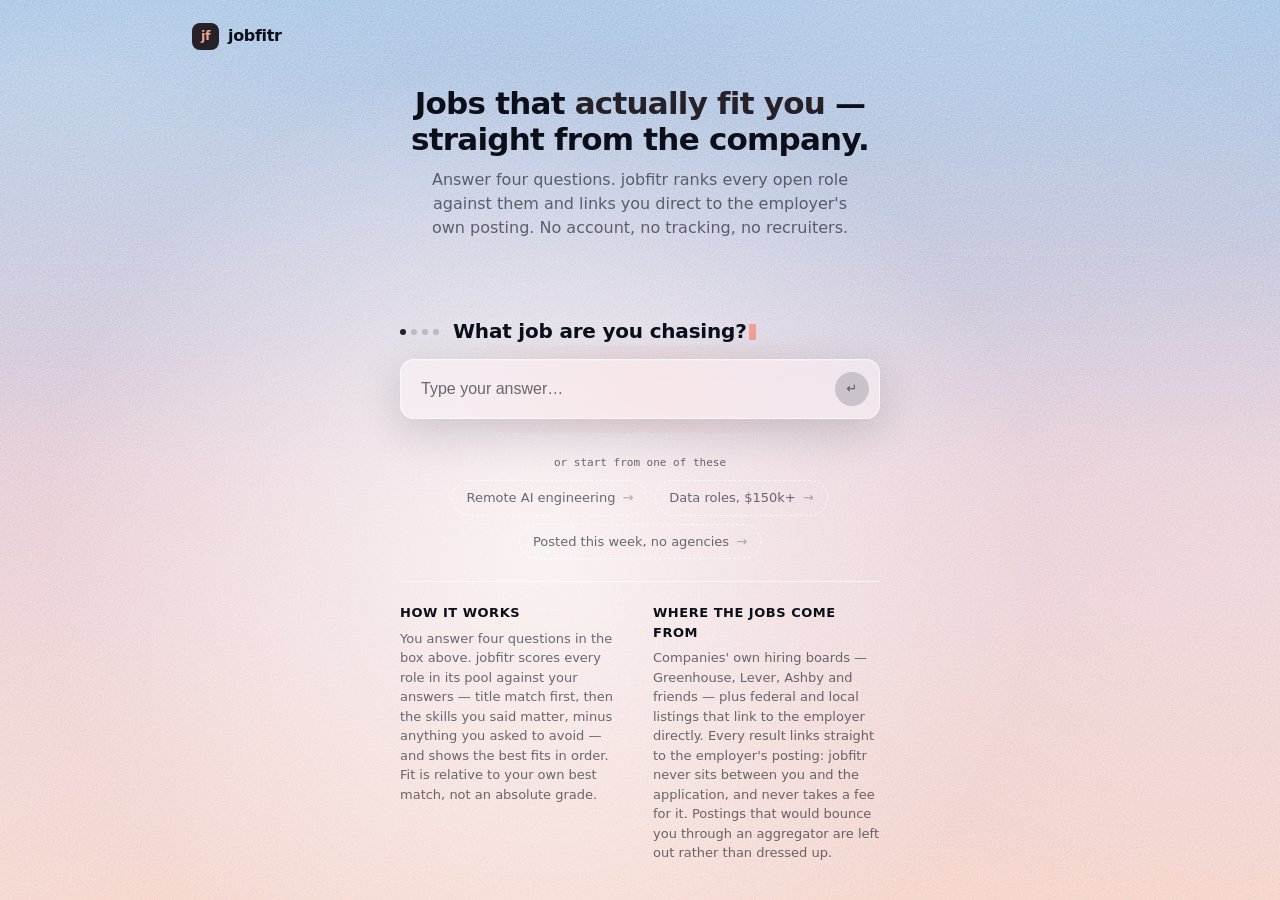
==== web/index.html @ 666d95b2 "Require positive evidence of directness, not merely the absence of doubt - review refuted the premis" ====
<!doctype html>
<html lang="en">
  <head>
    <meta charset="utf-8" />
    <meta name="viewport" content="width=device-width, initial-scale=1" />
    <title>jobfitr — jobs that actually fit you</title>
    <meta
      name="description"
      content="Tell jobfitr what you're after and get a ranked list of jobs that fit you — with a direct link to apply."
    />
    <link rel="icon" href="data:image/svg+xml,<svg xmlns='http://www.w3.org/2000/svg' viewBox='0 0 100 100'><rect width='100' height='100' rx='24' fill='%230e1424'/><text x='50' y='70' font-size='56' font-family='Helvetica,Arial,sans-serif' font-weight='700' letter-spacing='-3' text-anchor='middle' fill='%23e6b985'>jf</text></svg>" />

    <!-- ── social card (Open Graph + Twitter) ─────────────────────────────────── -->
    <meta property="og:type" content="website" />
    <meta property="og:site_name" content="jobfitr" />
    <meta property="og:title" content="jobfitr — jobs that actually fit you" />
    <meta
      property="og:description"
      content="Tell jobfitr what you're after and get a ranked list of jobs that fit you — with a direct link to apply."
    />
    <meta property="og:url" content="https://jobfitr.app/" />
    <meta property="og:image" content="https://jobfitr.app/og.png" />
    <meta property="og:image:width" content="1200" />
    <meta property="og:image:height" content="630" />
    <meta property="og:image:alt" content="jobfitr — ranked job cards scored by how well they fit you" />
    <meta name="twitter:card" content="summary_large_image" />
    <meta name="twitter:title" content="jobfitr — jobs that actually fit you" />
    <meta
      name="twitter:description"
      content="Tell jobfitr what you're after and get a ranked list of jobs that fit you — with a direct link to apply."
    />
    <meta name="twitter:image" content="https://jobfitr.app/og.png" />
    <link rel="stylesheet" href="style.css?v=75" />
  </head>
  <body>
    <a class="skip-link" href="#stage">Skip to the app</a>

    <!-- ── atmosphere: the time-of-day sky the whole UI floats on ─────────────── -->
    <div id="sky" aria-hidden="true"></div>
    <div id="glow" aria-hidden="true"></div>
    <div id="wash" aria-hidden="true"></div>
    <div id="stars" aria-hidden="true"></div>
    <!-- Grain sits ON TOP of the whole sky stack. It is not decoration: a full-screen
         smooth gradient posterizes into visible bands on 8-bit displays, and dithering
         it with noise is the standard cure. It also gives the glass something with
         texture to sit on. Static, so reduced-motion needs no exception. -->
    <div id="grain" aria-hidden="true"></div>

    <header class="site-header">
      <a class="brand" href="/">
        <span class="brand-mark" aria-hidden="true">jf</span>
        <span class="brand-name">jobfitr</span>
      </a>
      <span class="spacer"></span>

      <!-- Applied lives in the masthead because it is YOUR state, not search state.
           In the toolbar it was crowded between Refine and the match count, and its
           paper surface vanished against the boardbar's identical paper. Here it sits
           over the sky, where that surface reads — and it is visible on the front door
           again, not only once a board exists. -->
      <aside class="rail" id="rail" aria-label="Jobs you've applied to" hidden>
        <button class="rail-toggle" id="rail-toggle" aria-expanded="false">
          <span class="rail-count" id="rail-count">0</span>
          <span class="rail-word">applied</span>
        </button>
        <div class="rail-body glass" id="rail-body">
          <p class="rail-head">Applied</p>
          <ul class="rail-list" id="rail-list"></ul>
          <button type="button" class="rail-share" id="rail-share" hidden>Share these</button>
        </div>
      </aside>
    </header>

    <main id="stage" class="stage">
      <!-- ── the chat front door ──────────────────────────────────────────────── -->
      <section id="chat-view" class="chat-view" aria-label="Describe your search">
        <div class="doorhead">
          <!-- what a cold visitor reads in three seconds. Hidden the moment the
               conversation starts (chat.js), so it never competes with the answers. -->
          <div class="hero" id="hero">
            <h1 class="hero-prop">Jobs that <em>actually fit you</em> — straight from the company.</h1>
            <p class="hero-sub">
              Answer four questions. jobfitr ranks every open role against them and links you
              direct to the employer's own posting. No account, no tracking, no recruiters.
            </p>
            <p class="proof" id="proof"></p>
          </div>
        </div>

        <!-- The live conversation — what the assistant just said, the box, and its
             chips — as ONE unit, because it has to travel. On the front door it sits
             centred; on the board it becomes the docked refine bar. Keeping the reply
             in the front-door column instead meant a refinement typed on the board
             rendered into a hidden element: the text vanished and nothing answered. -->
        <div class="convo">
          <!-- The answered questions live WITH the live conversation, not with the hero.
               They share a container no longer: the hero is hidden the moment the chat
               starts (chat.js), so a block holding both ends up pinned wherever the HERO
               wants to be — which stranded the transcript at the top of the screen, far
               from the question being asked. Transcript, current question and input are
               one continuous block, because that is what a conversation is. -->
          <div class="transcript">
            <div class="echo" id="echo" aria-hidden="true"></div>
          </div>
          <div class="sayrow">
            <span class="steps" id="steps" aria-hidden="true"></span>
            <p class="chat-say" id="chat-say" aria-live="polite"></p>
          </div>
          <div class="barwrap">
            <div class="halo" aria-hidden="true"></div>
            <div class="pulse" id="pulse" aria-hidden="true"></div>
            <form id="chat-form" class="chat-field" autocomplete="off">
              <input
                id="chat-input"
                name="message"
                type="text"
                placeholder="Type your answer…"
                aria-label="Tell jobfitr what job you're chasing"
              />
              <button type="submit" class="chat-send" aria-label="Send">↵</button>
            </form>
          </div>
          <!-- chips + their hint; renderChips only clears #chips -->
          <div class="chipwrap">
            <div class="chips" id="chips" aria-hidden="true"></div>
            <p class="chips-hint" id="chips-hint" hidden>tap to add — press ↵ when you're done</p>
          </div>
        </div>

      </section>

        <!-- seeded starters: a bare input tells a first-time visitor nothing about
             what the assistant can do. These run a real search on one click. -->
        <div class="doorextra" id="doorextra">
          <p class="starters-lab">or start from one of these</p>
          <div class="starters" id="starters"></div>

          <div class="doornotes">
            <section id="how">
              <h2>How it works</h2>
              <p>
                You answer four questions in the box above. jobfitr scores every role in its
                pool against your answers — title match first, then the skills you said matter,
                minus anything you asked to avoid — and shows the best fits in order. Fit is
                relative to your own best match, not an absolute grade.
              </p>
            </section>
            <section id="sources">
              <h2>Where the jobs come from</h2>
              <p>
                Companies' own hiring boards — Greenhouse, Lever, Ashby and friends — plus
                federal and local listings that link to the employer directly. Every result
                links straight to the employer's posting: jobfitr never sits between you and
                the application, and never takes a fee for it. Postings that would bounce you
                through an aggregator are left out rather than dressed up.
              </p>
            </section>
          </div>
        </div>

      <!-- ── results: the board ───────────────────────────────────────────────── -->
      <section id="results-view" class="results-view" hidden>
        <!-- The criteria bar and the toolbar stick as ONE group: the criteria pills
             wrap to a second line on narrow screens, so a hardcoded sticky offset for
             the toolbar underneath would collide with them. -->
        <div class="boardbar">
        <!-- THE HANDOFF: the answered questions, collapsed into editable pills -->
        <div class="criteria" id="criteria" hidden></div>

        <div class="toolbar" id="toolbar">
          <button type="button" class="tb-btn" id="filters-toggle" aria-expanded="false">
            <span aria-hidden="true">☰</span> Filters
          </button>
          <label class="tb-sort">
            <span class="sr-only">Sort</span>
            <select id="sort" aria-label="Sort results">
              <option value="fit">Best fit</option>
              <option value="new">Newest</option>
              <option value="salary">Highest salary</option>
            </select>
          </label>
          <label class="tb-salary">
            <span class="tb-salary-val" id="f-salary-val">$ any</span>
            <input type="range" id="f-salary" min="0" max="200000" step="10000" value="0" aria-label="Minimum salary" />
          </label>
          <span class="spacer"></span>
          <span class="result-summary" id="result-summary" aria-live="polite"></span>

        </div>
        </div>

        <p class="notice" id="notice" hidden></p>
        <div class="carousel" id="carousel"></div>

        <!-- THE FOLD. The list's scrollbar is hidden, so the board has to say for
             itself that it continues: the last card dissolves into the sky rather
             than being guillotined by the window edge. Purely decorative — it fades
             out the moment you reach the end. -->
        <div class="fold" id="fold" aria-hidden="true"></div>

        <div class="state glass" id="loading" hidden>
          <span class="spinner" aria-hidden="true"></span> <span id="loading-text">Scoring the latest jobs…</span>
        </div>
        <div class="state glass" id="empty" hidden>
          <p><strong>Nothing landed.</strong></p>
          <p class="muted">Head back up to the chat and widen it — a broader title, or drop a filter.</p>
        </div>
        <div class="state glass state-error" id="error" hidden>
          <p><strong>Couldn't reach the job service.</strong></p>
          <p class="muted">The server may be starting up. Give it a moment and try again.</p>
        </div>
      </section>

      <!-- ── the search form: the no-AI fallback ──────────────────────────────── -->
      <section id="form-view" class="form-view" hidden aria-label="Search form">
        <form id="search-form" class="search-form glass" novalidate>
          <div class="form-head">
            <h2>Set up your search</h2>
            <p class="form-sub">Only the first line is needed — fill in the rest to sharpen the match.</p>
          </div>

          <div class="field">
            <label for="q-titles">The job you want</label>
            <small class="hint">Titles or the kind of work. Comma-separate a few.</small>
            <input type="text" id="q-titles" name="titles" autocomplete="off" placeholder="product manager, program manager" />
          </div>

          <div class="field">
            <label for="q-boosts">What should rank a job higher</label>
            <small class="hint">Skills, tools, industry — add a city to float nearby roles up.</small>
            <input type="text" id="q-boosts" name="boosts" autocomplete="off" placeholder="SaaS, roadmapping, Denver" />
          </div>

          <fieldset class="field field-split">
            <legend>What to push down or hide</legend>
            <div class="split">
              <div>
                <label for="q-exclude" class="sub">Hide entirely</label>
                <input type="text" id="q-exclude" name="exclude" autocomplete="off" placeholder="intern, junior, contract" />
              </div>
              <div>
                <label for="q-rankdown" class="sub">Just rank down</label>
                <input type="text" id="q-rankdown" name="rank_down" autocomplete="off" placeholder="staffing, agency" />
              </div>
            </div>
          </fieldset>

          <fieldset class="field field-split">
            <legend>Location &amp; freshness</legend>
            <div class="split">
              <div>
                <label for="q-location" class="sub">Where</label>
                <input type="text" id="q-location" name="location" autocomplete="off" placeholder="remote, anywhere, or a city" />
              </div>
              <div>
                <label for="q-maxage" class="sub">Newer than</label>
                <div class="with-suffix">
                  <input type="number" id="q-maxage" name="max_age_days" min="1" max="365" placeholder="60" />
                  <span class="suffix">days</span>
                </div>
              </div>
            </div>
          </fieldset>

          <div class="field">
            <span class="label" id="picky-label">How picky?</span>
            <div class="segmented" role="radiogroup" aria-labelledby="picky-label">
              <input type="radio" name="min_score" id="picky-plenty" value="plenty" />
              <label for="picky-plenty">Show me plenty</label>
              <input type="radio" name="min_score" id="picky-balanced" value="balanced" checked />
              <label for="picky-balanced">Balanced</label>
              <input type="radio" name="min_score" id="picky-strong" value="strong" />
              <label for="picky-strong">Only the strong ones</label>
            </div>
          </div>

          <div class="form-actions">
            <button type="submit" class="btn btn-primary" id="submit-btn">Find my jobs</button>
            <button type="button" class="btn btn-ghost" id="to-chat">← back to the assistant</button>
          </div>
        </form>
      </section>
    </main>

    <!-- ── the filter drawer (left edge) ────────────────────────────────────── -->
    <aside class="drawer" id="filters" aria-label="Filters" hidden>
      <div class="drawer-body glass">
        <h2 class="drawer-head">Filters</h2>
        <div class="fgroup">
          <label class="flab" for="f-fit">Minimum score <span class="val" id="f-fit-val">any</span></label>
          <!-- Four stops, not a 0-100 range. The score is absolute and clusters on the
               title tiers, so each stop is a real statement about the match rather than
               a slice of a gradient. "Show me only exact title matches" is a thing a
               person wants; "show me 55%+" never was. -->
          <input type="range" id="f-fit" min="0" max="3" step="1" value="0" />
        </div>
        <div class="facets" id="f-facets"></div>
        <div class="fgroup">
          <label class="fcheck"><input type="checkbox" id="f-agency" /> Hide staffing / agency</label>
          <label class="fcheck"><input type="checkbox" id="f-seen" /> Hide roles I've seen</label>
        </div>
        <p class="fcount" id="f-count"></p>
      </div>
    </aside>

    <!-- ── the applied rail (right edge, persists in localStorage) ──────────── -->
    <!-- ── the gauge-card template ──────────────────────────────────────────── -->
    <template id="card-template">
      <article class="gcard glass">
        <!-- the fit gutter: a number and a bar on a common baseline, in its own
             aligned track — not a tinted wash behind the text it has to compete with -->
        <div class="fitcol">
          <p class="fit-num"></p>
          <div class="fit-track"><div class="fit-bar"></div></div>
          <p class="fit-word"></p>
        </div>
        <div class="gcard-head">
          <div class="gcard-id">
            <h3 class="role"></h3>
            <p class="org"><span class="company"></span> · <span class="loc"></span></p>
          </div>
          <ul class="why" aria-label="Why it fits"></ul>
          <p class="detail-meta">
            <span class="salary"></span><span class="posted"></span><span class="source"></span>
          </p>
        </div>
        <span class="chev" aria-hidden="true">⌄</span>
        <div class="gcard-detail">
          <ul class="desc-bullets" aria-label="About this role"></ul>
          <div class="acts">
            <a class="btn btn-primary btn-open" href="#" target="_blank" rel="noopener noreferrer">Apply ↗</a>
            <button class="btn btn-ghost btn-dismiss" type="button">Pass</button>
          </div>
        </div>
      </article>
    </template>

    <script src="atmosphere.js?v=51"></script>
    <script src="app.js?v=56"></script>
    <script src="chat.js?v=65"></script>
  </body>
</html>
---- web/style.css ----
/* jobfitr — the atmosphere theme. The whole UI is frosted glass over a live
   time-of-day sky (driven by atmosphere.js). Tokens below are the fallback values
   before the first paint; atmosphere.js overrides --ink/--sub/--card-* /--accent
   /--sky-* /--breath every minute from the browser's local clock. */

:root {
  --ink: #0b0f1a;
  --sub: rgba(11, 15, 26, 0.6);
  --card-bg: rgba(255, 255, 255, 0.34);
  --card-brd: rgba(255, 255, 255, 0.62);
  --field-bg: rgba(255, 255, 255, 0.28);
  --accent: #e6b985;
  --good: #2f8f5b;
  --breath: 5s;
  --sky-top: #a6d2f2;
  --sky-mid: #d6e8f5;
  --sky-bot: #eaf3ee;
  --glow: #ffffff;
  --mono: ui-monospace, "SF Mono", Menlo, Consolas, monospace;
  --radius: 16px;
  --radius-sm: 11px;
  --maxw: 560px;

  /* ── the three value planes (the notan test: if it doesn't read in two values,
     it won't read in twenty). Plane 1 is the sky. Plane 2 is the glass surface —
     --card-bg's 0.34 alpha only gives body text ~2.9:1, so real reading surfaces
     use --plate instead. Plane 3 is --anchor: the single strongest value jump,
     RATIONED to the wordmark, the fit bar, the primary action, and an open card.
     --anchor derives from --ink so it inverts with the sky (atmosphere.js flips
     --ink light after dusk); a hardcoded dark would vanish at night. ────────── */
  /* The app's CHROME surface — the sticky header group. It has to be opaque (cards
     scroll under it) and it must NOT take the sky's colour: every version that mixed
     the sky in went muddy tan at sunset, exactly when the rest of the app is warmest
     and a dingy toolbar reads worst. atmosphere.js states --paper flatly per scene
     (cool near-white by day, deep navy at night); this is a fallback for first paint. */
  --paper: #f2f5f9;
  --chrome: var(--paper);
  --plate: color-mix(in srgb, var(--card-bg) 55%, rgba(255, 255, 255, 0.7));
  --plate-brd: color-mix(in srgb, var(--card-brd) 70%, rgba(255, 255, 255, 0.5));
  --anchor: color-mix(in srgb, var(--ink) 88%, var(--accent));
  /* the label ON the anchor tracks the SKY, not white — so it stays the light half
     of the pair by day and flips to the dark half at night, when --ink goes light. */
  --on-anchor: color-mix(in srgb, var(--sky-mid) 88%, #fff);

  /* ── a real modular type scale (1.25). The app previously ran ten sizes between
     10.5px and 15.5px — inside 5px, with no 16px body size at all. That is not a
     scale, and mush cannot express hierarchy. ─────────────────────────────────── */
  --t-micro: 11px;
  --t-small: 13px;
  --t-body: 16px;
  --t-lead: 20px;
  --t-head: 25px;
  --t-hero: 31px;

  /* The masthead is in normal flow above the front door, so a 100dvh section beneath
     it hangs exactly that far past the fold and its centre lands low. Measured 72px
     down to the 560 breakpoint and 68px below it (the applied rail's 44px toggle sets
     the height now that the nav links are gone). */
  --masthead: 72px;

  /* The front door's vertical rhythm. Every gap below was a fixed pixel, which made the
     whole page a constant ~828px tall on EVERY screen — so it overflowed any window
     shorter than that and left slack on taller ones. These scale continuously with the
     viewport instead, so there is no breakpoint tuned to any particular laptop. */
  --v-gap: clamp(18px, 4.5vh, 52px);   /* hero → bar: the separation actually asked for */
  --v-tight: clamp(10px, 1.6vh, 18px); /* small structural gaps */
  --v-rule: clamp(14px, 2.4vh, 26px);  /* above the explainer rule */
}

* { box-sizing: border-box; }
html, body { height: 100%; }
body {
  margin: 0;
  font-family: system-ui, -apple-system, "Segoe UI", Roboto, sans-serif;
  color: var(--ink);
  background: transparent;
  line-height: 1.5;
  -webkit-font-smoothing: antialiased;
  transition: color 1400ms ease;
}
[hidden] { display: none !important; }
h1, h2, h3, p { margin: 0; }
button { font: inherit; cursor: pointer; }
.sr-only { position: absolute; width: 1px; height: 1px; overflow: hidden; clip: rect(0 0 0 0); }
.skip-link { position: absolute; left: -999px; }
.skip-link:focus { left: 12px; top: 12px; z-index: 20; background: var(--card-bg); padding: 8px 12px; border-radius: 8px; }
:focus-visible { outline: 2px solid var(--accent); outline-offset: 3px; border-radius: 6px; }

/* ── atmosphere layers ──────────────────────────────────────────────────────── */
#sky {
  position: fixed; inset: 0; z-index: -4;
  background: linear-gradient(180deg, var(--sky-top) 0%, var(--sky-mid) 52%, var(--sky-bot) 100%);
  transition: background 1400ms linear;
}
#glow {
  position: fixed; z-index: -3; left: var(--gx, 50%); top: var(--gy, 22%);
  width: 130vmax; height: 130vmax; margin: -65vmax 0 0 -65vmax;
  background: radial-gradient(circle, var(--glow) 0%, transparent 42%);
  opacity: var(--gA, 0.7); mix-blend-mode: screen; pointer-events: none;
  transition: opacity 1400ms linear, top 1800ms ease, background 1400ms linear;
  animation: drift 60s ease-in-out infinite alternate;
}
@keyframes drift { 0% { transform: translate(-4.5vw, 0) scale(1); } 100% { transform: translate(4.5vw, -3vh) scale(1.09); } }
/* two cloud layers drifting in different directions at different speeds — a slow,
   windy, alive movement in the color and space. Colors from --wash-* (set per minute). */
#wash { position: fixed; inset: -30%; z-index: -2; pointer-events: none; mix-blend-mode: screen; }
#wash::before, #wash::after {
  content: ""; position: absolute; inset: 0; transition: background 1600ms linear;
  will-change: transform;
}
#wash::before {
  opacity: 0.9;
  background: radial-gradient(46% 34% at 22% 24%, var(--wash-a, transparent), transparent 60%),
              radial-gradient(40% 38% at 80% 58%, var(--wash-b, transparent), transparent 62%),
              radial-gradient(44% 30% at 58% 10%, var(--wash-b, transparent), transparent 64%);
  animation: cloudA 48s ease-in-out infinite alternate;
}
#wash::after {
  opacity: 0.75;
  background: radial-gradient(52% 40% at 70% 14%, var(--wash-a, transparent), transparent 60%),
              radial-gradient(46% 36% at 15% 72%, var(--wash-b, transparent), transparent 62%),
              radial-gradient(40% 30% at 38% 6%, var(--wash-a, transparent), transparent 64%);
  animation: cloudB 70s ease-in-out infinite alternate;
}
@keyframes cloudA { 0% { transform: translate(-9%, 3%) scale(1.06); } 100% { transform: translate(9%, -6%) scale(1.24); } }
@keyframes cloudB { 0% { transform: translate(8%, -4%) scale(1.14); } 100% { transform: translate(-10%, 7%) scale(1.28); } }
#stars { position: fixed; inset: 0; z-index: -1; pointer-events: none; }

/* ── grain (silver) ─────────────────────────────────────────────────────────────
   Modelled on Capture One's silver film grain: LUMINANCE only, coarse, and actually
   present. Three things had to be right, and the first version got all three wrong.

   1. color-interpolation-filters='sRGB'. SVG filters default to linearRGB, so a
      turbulence centred on 0.5 renders at ~188 in sRGB — measured. An off-centre
      blend layer under `overlay` mostly just lightens, which is why it was invisible.
   2. feColorMatrix saturate 0. Raw feTurbulence varies R, G and B independently, so
      it is COLOUR speckle: chroma spread measured 37.6. Silver grain has none — this
      takes it to 0.0.
   3. A contrast ramp. Raw noise measured a spread of only 15.3, which at 5.5% opacity
      under overlay is arithmetically invisible. slope 2 with a centring intercept
      lifts the spread to ~50 while holding the mean at 128.

   baseFrequency 0.62 over 4 octaves gives the larger, clumpier structure that reads as
   silver rather than as fine digital speckle. Static, so reduced-motion needs no
   carve-out, and it stays one inline asset with no request and no JS. */
#grain {
  position: fixed; inset: 0; z-index: -1; pointer-events: none;
  opacity: 0.19; mix-blend-mode: overlay;
  background-image: url("data:image/svg+xml,%3Csvg xmlns='http://www.w3.org/2000/svg' width='200' height='200'%3E%3Cfilter id='g' x='0' y='0' width='100%25' height='100%25' color-interpolation-filters='sRGB'%3E%3CfeTurbulence type='fractalNoise' baseFrequency='0.62' numOctaves='4' stitchTiles='stitch' result='t'/%3E%3CfeColorMatrix in='t' type='saturate' values='0' result='m'/%3E%3CfeComponentTransfer in='m'%3E%3CfeFuncR type='linear' slope='2' intercept='-0.5'/%3E%3CfeFuncG type='linear' slope='2' intercept='-0.5'/%3E%3CfeFuncB type='linear' slope='2' intercept='-0.5'/%3E%3CfeFuncA type='linear' slope='0' intercept='1'/%3E%3C/feComponentTransfer%3E%3C/filter%3E%3Crect width='200' height='200' filter='url(%23g)'/%3E%3C/svg%3E");
  background-size: 200px 200px;
}
/* The same overlay bites harder on a dark sky — night keeps the texture, not the noise. */
@media (prefers-color-scheme: dark) { #grain { opacity: 0.15; } }
.tw { position: absolute; width: 2px; height: 2px; border-radius: 50%; background: #fff; box-shadow: 0 0 4px 1px rgba(255, 255, 255, 0.7); opacity: 0; }
/* --tw-peak is set per star so a dusk star is genuinely faint and a midnight one is
   bright, instead of every star firing at the same 0.85 regardless of the sky. */
@keyframes tw { 0% { opacity: 0; transform: scale(0.4); } 45% { opacity: var(--tw-peak, 0.85); transform: scale(1); } 100% { opacity: 0; transform: scale(0.6); } }
.tw.on { animation: tw 2.6s ease-in-out; }

/* ── glass ──────────────────────────────────────────────────────────────────── */
.glass {
  background: var(--card-bg);
  border: 1px solid var(--card-brd);
  border-radius: var(--radius);
  box-shadow: 0 1px 0 rgba(255, 255, 255, 0.22) inset, 0 12px 44px rgba(15, 20, 38, 0.16);
  -webkit-backdrop-filter: blur(22px) saturate(1.4);
  backdrop-filter: blur(22px) saturate(1.4);
  transition: background 1400ms ease, border-color 1400ms ease;
}

/* ── header + stage ─────────────────────────────────────────────────────────── */
/* min-height, not just padding: the applied rail is hidden until something has been
   applied to, and without it the header collapses from 72px to 55px. Everything that
   positions against the header — the sticky boardbar, the lid that hides scrolling
   cards, the filter drawer — reads --masthead, so a header that silently changed height
   left the boardbar pinned 17px below its own flow position and the first result card
   slid underneath it. Fixing the height also removes the jank of the whole page shifting
   down the moment a user applies to their first job. */
.site-header {
  position: sticky; top: 0; z-index: 20;
  display: flex; align-items: center; gap: 12px;
  max-width: 940px; margin: 0 auto; padding: 14px 22px;
  min-height: var(--masthead); box-sizing: border-box;
}
.brand { display: flex; align-items: center; gap: 9px; font-weight: 700; letter-spacing: -0.02em; color: var(--ink); text-decoration: none; }
/* plane 3 — the monogram is one of the four objects allowed the full ink jump */
.brand-mark {
  display: grid; place-items: center; width: 27px; height: 27px;
  border-radius: 8px; background: var(--anchor); color: var(--accent);
  font-size: var(--t-small); font-weight: 800; letter-spacing: -0.04em;
  transition: background 1400ms ease, color 1400ms ease;
}
.brand-name { font-size: var(--t-body); }
.site-header .spacer { flex: 1; }
.freshness { font-family: var(--mono); font-size: var(--t-micro); color: var(--sub); }
/* padding-bottom is small here on purpose: the 120px runway is for the BOARD, whose
   cards scroll, and on the front door it was pure dead space that forced a scrollbar
   onto a page that otherwise fits one screen. body.board sets its own. */
/* padding-bottom stays small: the 120px runway is for the BOARD, whose cards scroll, and
   body.board sets its own. On the front door it was dead space that forced a scrollbar
   onto a page that otherwise fits. */
.stage { max-width: var(--maxw); margin: 0 auto; padding: var(--v-tight) 20px 0; }

/* ── the front-door hero: what a cold visitor reads in three seconds ─────────── */
.hero { width: min(640px, calc(100% - 40px)); text-align: center; margin-bottom: 0; }
.hero-prop {
  font-size: var(--t-hero); font-weight: 680; letter-spacing: -0.025em;
  line-height: 1.15; text-wrap: balance; margin-bottom: 10px;
}
.hero-prop em { font-style: normal; color: var(--anchor); }
.hero-sub { font-size: var(--t-body); color: var(--sub); text-wrap: balance; max-width: 46ch; margin: 0 auto 14px; }
/* the proof line — real numbers from /api/meta, never invented ones */
.proof {
  display: inline-flex; align-items: center; gap: 9px; flex-wrap: wrap; justify-content: center;
  font-family: var(--mono); font-size: var(--t-micro); color: var(--sub); min-height: 1.2em;
}
.proof b { color: var(--ink); font-weight: 600; }
.proof .dot { width: 5px; height: 5px; border-radius: 50%; background: var(--good); box-shadow: 0 0 0 3px color-mix(in srgb, var(--good) 22%, transparent); }
.proof .sep { opacity: 0.4; }
/* the interview progress dots — four questions, so show where you are */
.sayrow { display: flex; align-items: baseline; gap: 10px; width: 100%; }
.sayrow:has(.chat-say:empty) { display: none; } /* nothing said yet → no empty row */
.steps { display: inline-flex; gap: 5px; flex: none; transform: translateY(-3px); }
.steps:empty { display: none; }
.steps i { width: 6px; height: 6px; border-radius: 50%; display: block; background: color-mix(in srgb, var(--ink) 18%, transparent); transition: background 300ms ease; }
.steps i.on { background: var(--anchor); }

/* ── chat front door ────────────────────────────────────────────────────────── */
/* front door: the BAR is pinned dead-center; the transcript stacks upward above it,
   so answering a question never moves the bar. Cancels the stage's asymmetric padding. */
.chat-view {
  /* Deliberately NOT a full-height centring grid. Every version that claimed 100dvh
     pushed the starters and the explainer blocks past the fold and put the desktop
     into a scroll it does not need — the whole front door fits one screen. This is a
     plain column: hero, a real gap, the bar, and the rest flows under it. */
  display: flex; flex-direction: column; align-items: center;
}
/* the hero and the transcript share row 1 — hero on top, transcript hugging the bar */
/* The hero rides at the TOP of row 1, not the bottom of it. Those are two different
   things and only one of them moves the chat: shrinking the grid rows lifts the whole
   column including the input, whereas flipping this alignment lifts only the marketing
   block and leaves the bar centred in the viewport where it belongs — the input is the
   thing a returning user comes for, and it should sit in the same place every time. */
/* The separation between the proposition and the bar — the one thing that was
   actually asked for. A margin, not a layout system. */
.doorhead {
  width: 100%; margin-bottom: var(--v-gap);
  display: flex; flex-direction: column; align-items: center;
}
/* Sits INSIDE .convo now, immediately above the question — full width of the column,
   not its own centred box, so the transcript and the question share one left edge. */
.transcript {
  width: 100%;
  display: flex; flex-direction: column; justify-content: flex-end;
  gap: 10px; padding-bottom: var(--v-tight); overflow: hidden; /* no scroll — old lines clip/fade */
}
.transcript:has(.echo:empty) { display: none; } /* nothing answered yet → no empty box */
.echo { width: 100%; font-family: var(--mono); font-size: 12.5px; line-height: 1.55; color: var(--sub); }
.echo .row { transition: opacity 600ms ease; margin-bottom: 10px; }
.echo .row .q-asked { color: var(--ink); opacity: 0.72; }          /* the question, flush left */
/* the answer, indented beneath — a warm tint DARKENED toward the ink so it stays
   readable on the light sky (the raw accent is too pale to read). */
.echo .row .a-given { color: color-mix(in srgb, var(--accent) 20%, var(--ink)); padding-left: 18px; font-weight: 600; }
.halo {
  position: absolute; inset: -14px; border-radius: 26px; z-index: -1; pointer-events: none;
  background: radial-gradient(60% 120% at 50% 50%, color-mix(in srgb, var(--accent) 40%, transparent), transparent 70%);
  opacity: 0.5; animation: breathe var(--breath) ease-in-out infinite;
}
@keyframes breathe { 0%, 100% { transform: scale(0.99); opacity: 0.32; } 50% { transform: scale(1.04); opacity: 0.58; } }
/* the heartbeat: a faint, thick, barely-traceable pulse from the chat card */
.pulse { position: absolute; inset: 0; z-index: -1; pointer-events: none; }
.rip {
  position: absolute; inset: 0; border-radius: 16px; pointer-events: none;
  /* a faint heartbeat that swells to 1.06× the answer bar and fades. Color adapts:
     light on a bright sky, a dark shadow at night (--rip-col, set per-minute). */
  border: 3px solid var(--rip-col, rgba(15, 20, 38, 0.6));
  filter: blur(1.5px);
  opacity: 0; will-change: transform, opacity;
}
@keyframes ripOut {
  0% { transform: scale(1); opacity: 0; }
  26% { opacity: 0.12; }
  100% { transform: scale(1.06); opacity: 0; }
}
.rip.run { animation: ripOut 1.7s ease-out forwards; }
.rip.dub { animation-duration: 1.5s; }
/* the live conversation block: what was just said + the box + its chips, as one unit */
.doorextra { width: min(560px, calc(100% - 40px)); margin: var(--v-rule) auto 0; }
.convo { width: min(560px, calc(100% - 40px)); }
/* no outer window — the bar itself is the glass; halo + pulse hug the BAR, not the taller wrap */
.barwrap { position: relative; }
.chat-say { font-size: var(--t-lead); font-weight: 560; letter-spacing: -0.01em; line-height: 1.35; min-height: 1.35em; margin-bottom: 14px; padding: 0 4px; text-wrap: balance; }
/* collapse the assistant line when it has nothing to say — a clean single-line bar on load */
.chat-say:empty { display: none; }
.chat-say .cur { display: inline-block; width: 7px; height: 16px; vertical-align: -2px; background: var(--accent); margin-left: 2px; border-radius: 1px; animation: blink 1.1s steps(1) infinite; }
@keyframes blink { 50% { opacity: 0; } }
.chat-field {
  display: flex; align-items: center; gap: 10px; padding: 12px 10px 12px 18px; border-radius: 14px;
  /* a real reading surface (plane 2), not the 0.34-alpha whisper the rest of the app used */
  background: var(--plate); border: 1px solid var(--plate-brd);
  box-shadow: 0 1px 0 rgba(255, 255, 255, 0.22) inset, 0 12px 44px rgba(15, 20, 38, 0.16);
  -webkit-backdrop-filter: blur(22px) saturate(1.4);
  backdrop-filter: blur(22px) saturate(1.4);
  transition: background 1400ms ease, border-color 1400ms ease;
}
.chat-field input { flex: 1; border: 0; background: transparent; color: var(--ink); font-size: var(--t-body); outline: none; }
.chat-field input::placeholder { color: var(--sub); }
/* Dim until there is something to send, then lit. Chips are multi-select — a tap adds
   to the box rather than committing — so this button is what tells you the turn is
   ready to go, instead of leaving Enter as a key you have to already know about. */
.chat-send {
  display: grid; place-items: center; width: 34px; height: 34px; flex: none;
  border: 0; border-radius: 50%; padding: 0; font-size: var(--t-small);
  background: color-mix(in srgb, var(--ink) 16%, transparent); color: var(--sub);
  transition: background 220ms ease, color 220ms ease, transform 220ms ease;
}
.chat-send.ready { background: var(--anchor); color: var(--on-anchor); transform: scale(1.06); }
.chips-hint {
  font-family: var(--mono); font-size: var(--t-micro); color: var(--sub);
  text-align: center; margin-top: 9px; opacity: 0.75;
}
/* When the server explains a question's mechanic ("Specific beats generic…") the line
   stops being a throwaway chip instruction and becomes the answer to a question the
   user would otherwise get wrong — so it reads as prose, not as UI chrome. */
.chips-hint-strong {
  font-family: inherit; font-size: var(--t-micro); opacity: 1;
  color: var(--ink); max-width: 54ch; margin-left: auto; margin-right: auto;
}
/* seeded starters — a bare input tells a first-time visitor nothing about what the
   assistant can do, so offer real searches they can run with one click. */
.starters { display: flex; flex-wrap: wrap; gap: 8px; justify-content: center; margin-top: 8px; }
.starters-lab { font-family: var(--mono); font-size: var(--t-micro); color: var(--sub); margin-bottom: 9px; text-align: center; }
.starter {
  display: inline-flex; align-items: center; gap: 7px;
  font-size: var(--t-small); color: var(--sub);
  background: transparent; border: 1px dashed var(--card-brd); border-radius: 100px; padding: 7px 13px;
}
.starter:hover { color: var(--ink); border-style: solid; background: var(--card-bg); }
.starter .arw { opacity: 0.5; }
/* the two things a sceptical visitor actually wants to know before typing anything */
.doornotes { display: grid; gap: 20px; margin-top: var(--v-rule); padding-top: var(--v-rule); border-top: 1px solid var(--card-brd); }
.doornotes h2 { font-size: var(--t-small); font-weight: 700; letter-spacing: 0.04em; text-transform: uppercase; color: var(--ink); margin-bottom: 6px; }
.doornotes p { font-size: var(--t-small); color: var(--sub); line-height: 1.5; }
@media (min-width: 620px) { .doornotes { grid-template-columns: 1fr 1fr; gap: 26px; } }
/* suggested-chips row — sits just under the pinned bar (grid row 3); hidden when empty.
   Populated later (fixed per-question or model-suggested); the front door stays bare for now. */
.chipwrap { margin-top: 14px; }
.chips { display: flex; flex-wrap: wrap; gap: 8px; justify-content: center; }
.chips:empty { display: none; }
/* one tap = one answer. A chip used to only FILL the box, leaving the user to find
   Enter — a dead end dressed as a button. */
.chip { font-size: var(--t-small); color: var(--ink); background: var(--card-bg); border: 1px solid var(--card-brd); border-radius: 100px; padding: 7px 14px; cursor: pointer; -webkit-backdrop-filter: blur(12px); backdrop-filter: blur(12px); transition: transform 140ms ease, background 200ms ease, border-color 1400ms ease; }
.chip:hover { transform: translateY(-1px); background: var(--plate); }
.link-quiet { background: none; border: 0; color: var(--sub); font-size: var(--t-small); text-decoration: underline; text-underline-offset: 3px; }

/* ── results toolbar ────────────────────────────────────────────────────────── */
.toolbar { display: flex; align-items: center; gap: 9px; padding: 4px 2px 12px; flex-wrap: wrap; }
.tb-btn { font-size: var(--t-small); color: var(--ink); background: var(--plate); border: 1px solid var(--plate-brd); border-radius: 9px; padding: 7px 12px; -webkit-backdrop-filter: blur(14px); backdrop-filter: blur(14px); }
.tb-sort select { font: inherit; font-size: var(--t-small); color: var(--ink); background: var(--plate); border: 1px solid var(--plate-brd); border-radius: 9px; padding: 7px 11px; }
.toolbar .spacer { flex: 1; }
.result-summary { font-family: var(--mono); font-size: var(--t-micro); color: var(--sub); }
.result-summary b { color: var(--good); }
/* fit is RELATIVE to your best match (the server normalizes to the top score), so say
   so once here rather than implying an absolute score with a "/100" on every row. */
.fit-note { font-family: var(--mono); font-size: var(--t-micro); color: var(--sub); opacity: 0.8; }
.tb-salary { display: flex; align-items: center; gap: 8px; }
.tb-salary-val { font-family: var(--mono); font-size: var(--t-micro); color: var(--sub); min-width: 48px; }
.tb-salary input[type="range"] { width: 120px; }

/* ── the job board ──────────────────────────────────────────────────────────────
   Each row is a three-column grid: the FIT GUTTER, the body, the expand affordance.

   Fit used to be drawn as a tinted wash BEHIND the row text — that is area plus
   color, the two channels the eye decodes least accurately (Cleveland & McGill),
   it doubled as a false hover state, and it dropped text contrast. Now fit gets
   its own aligned track: a number plus a bar on a common baseline, which is the
   most accurate encoding available in a list row. ──────────────────────────────── */
.carousel { display: flex; flex-direction: column; align-items: center; gap: 8px; width: 100%; }
/* The scroll lives HERE, not on the page. Cards are clipped by this box, so they can
   never appear above the refiner — which is what lets the header stay transparent
   instead of needing an opaque strip painted over them. */
body.board .carousel {
  flex: 1 1 auto; min-height: 0; overflow-y: auto; overscroll-behavior: contain;
  padding-bottom: 56px;
  /* The list still scrolls — the bar itself is hidden. A visible track cut a hard
     grey edge through the glass on every screen; the cards fading under the refiner
     are the affordance instead. Same treatment as the criteria/toolbar rails. */
  scrollbar-width: none; -ms-overflow-style: none;
}
body.board .carousel::-webkit-scrollbar { display: none; }
/* Cards must NOT shrink. The carousel is a flex column with a constrained height now,
   and flex items shrink by default — so every card was squeezed to a ~32px sliver with
   its text clipped and overlapping the next one. Measurements all passed; only the
   screenshot showed it. */
body.board .carousel > * { flex: 0 0 auto; }

/* ── the fold ──────────────────────────────────────────────────────────────────
   What the hidden scrollbar gave up: the fact that there is more. A fade pinned to
   the bottom of the board, dissolving the last card into the sky instead of letting
   the window edge cut it in half. The gradient runs to --sky-bot — the same variable
   the page's own bottom is painted with, and the same one atmosphere.js retints
   through the day, so it never reads as a grey overlay at any hour.

   Hidden by opacity rather than [hidden] so it can fade in and out with the list. */
.fold {
  position: absolute; left: 0; right: 0; bottom: 0; height: 96px; z-index: 12;
  pointer-events: none; /* it must not eat clicks meant for the last card */
  opacity: 0; transition: opacity 260ms ease;
  background: linear-gradient(
    180deg,
    transparent 0%,
    color-mix(in srgb, var(--sky-bot) 55%, transparent) 45%,
    color-mix(in srgb, var(--sky-bot) 92%, transparent) 78%,
    var(--sky-bot) 100%
  );
}
.fold.on { opacity: 1; }
@media (prefers-reduced-motion: reduce) { .fold { transition: none; } }
.gcard {
  position: relative; width: 100%; overflow: hidden; isolation: isolate;
  display: grid; grid-template-columns: 92px 1fr auto; align-items: start; gap: 14px;
  padding: 14px 16px;
  background: var(--plate); border: 1px solid var(--plate-brd);
  transition: background 1400ms ease, border-color 1400ms ease, transform 160ms ease,
    box-shadow 160ms ease, opacity 380ms ease;
}
.gcard:hover { transform: translateY(-2px); box-shadow: 0 12px 30px rgba(15, 20, 38, 0.14); }

/* the fit gutter — position/length, on a common baseline across every row */
.fitcol { grid-column: 1; padding-top: 2px; }
.fit-num { font-family: var(--mono); font-size: var(--t-lead); font-weight: 600; line-height: 1; letter-spacing: -0.03em; font-variant-numeric: tabular-nums; }
.fit-track { height: 5px; border-radius: 3px; margin: 6px 0 5px; background: color-mix(in srgb, var(--ink) 12%, transparent); }
.fit-bar { height: 100%; width: 0%; border-radius: 3px; background: var(--anchor); transition: width 900ms cubic-bezier(0.22, 1, 0.36, 1); }
.fit-bar.good { background: color-mix(in srgb, var(--anchor) 48%, transparent); }
.fit-bar.fair { background: color-mix(in srgb, var(--ink) 26%, transparent); }
.fit-word { font-family: var(--mono); font-size: var(--t-micro); color: var(--sub); }

.gcard-head { grid-column: 2; min-width: 0; }
.gcard-id .role { font-weight: 620; font-size: var(--t-lead); line-height: 1.2; letter-spacing: -0.015em; }
.gcard-id .org { font-size: var(--t-small); color: var(--sub); margin-top: 3px; }

/* the expand affordance — visible, not guessed at */
.chev {
  grid-column: 3; display: grid; place-items: center; width: 28px; height: 28px; margin-top: 4px;
  border: 1px solid var(--card-brd); border-radius: 50%; background: var(--field-bg);
  font-size: var(--t-micro); color: var(--sub); transition: transform 180ms ease, background 180ms ease;
}
.gcard.expanded .chev { transform: rotate(180deg); background: var(--anchor); color: var(--on-anchor); border-color: transparent; }

/* WHY the job ranked where it did — visible on the COLLAPSED row, because that is
   the moment the user is judging the ranking. These are the real matched signals
   from the scorer; when it matched nothing the list is simply empty. */
.why { list-style: none; display: flex; gap: 6px; flex-wrap: wrap; margin: 8px 0 0; padding: 0; }
.why li { font-family: var(--mono); font-size: var(--t-micro); color: var(--ink); background: var(--field-bg); border: 1px solid var(--card-brd); border-radius: 5px; padding: 2px 7px; }
.why:empty { display: none; }
/* bulleted job description — expand-only */
.desc-bullets { list-style: none; margin: 0; padding: 0; display: flex; flex-direction: column; gap: 5px; }
.desc-bullets li { position: relative; font-size: var(--t-small); color: var(--ink); opacity: 0.86; line-height: 1.45; padding-left: 15px; }
.desc-bullets li::before { content: "›"; position: absolute; left: 2px; color: var(--accent); font-weight: 700; }
.detail-meta { display: flex; gap: 12px; flex-wrap: wrap; margin-top: 9px; font-size: var(--t-small); }
.detail-meta .salary { color: var(--good); font-family: var(--mono); font-weight: 600; }
.detail-meta .posted, .detail-meta .source { color: var(--sub); }
.detail-meta span:empty { display: none; }
.acts { display: flex; align-items: center; gap: 8px; margin-top: 13px; flex-wrap: wrap; }

/* compact by default; click anywhere on the row to expand the full detail. The
   expand-only block spans the body + affordance columns so it isn't squeezed
   into the body column's width. */
.gcard { cursor: pointer; }
.gcard-detail { grid-column: 2 / -1; display: none; padding-top: 12px; }
.gcard.expanded .gcard-detail { display: block; }
.gcard.expanded { box-shadow: 0 1px 0 rgba(255, 255, 255, 0.22) inset, 0 18px 54px rgba(15, 20, 38, 0.22); border-color: var(--anchor); }
.gcard .role { white-space: nowrap; overflow: hidden; text-overflow: ellipsis; }
.gcard.expanded .role { white-space: normal; }

/* ── board mode: ONE continuous scroll surface. The chat sits centered at the top;
   scroll down and the board flows up while the chat bar STICKS to the top; scroll back
   to the top and the chat re-centers. ─────────────────────────────────────────────── */
/* height, not min-height: the board owns the viewport below the masthead and scrolls
   INSIDE itself, so the page never scrolls and the cards are clipped by their own
   container rather than masked by a strip painted over them. */
body.board #stage {
  max-width: 900px; height: calc(100dvh - var(--masthead)); margin: 0 auto;
  padding: 0 24px 0; overflow: hidden;
  display: flex; flex-direction: column; min-height: 0;
}
body.board #chat-view { display: contents; } /* dissolve so the bar can dock independently */
/* THE HANDOFF. The transcript has done its job — four answered questions are not
   worth 40% of the viewport while you are reading results. It collapses into the
   criteria bar (#criteria), and the input DOCKS to the bottom instead of floating
   over the results header, which is what it used to collide with. */
/* #chat-view is display:contents on the board, so every front-door block has to be
   hidden explicitly — otherwise it reflows loose into the page (a share link that
   lands straight on the board never runs the chat's own hide). */
body.board .doorhead { display: none; }
body.board .doorextra { display: none; }
body.board .steps { display: none; } /* the interview is over */

/* Refine lives at the TOP, inside the header group, with the criteria it edits — not
   in a bar at the bottom. app.js moves the whole conversation block in here when the
   board opens. It stays closed until you ask for it (or the assistant answers), so the
   board keeps its full height while you are just reading. */
body.board .convo {
  width: 100%; margin: 0; display: none;
  padding: 2px 6px 10px;
}
body.board .boardbar.refining .convo { display: block; }
body.board .sayrow { margin-bottom: 8px; }
body.board .chat-say { font-size: var(--t-small); font-weight: 500; line-height: 1.4; }
body.board .chat-field { border-radius: 100px; padding: 9px 8px 9px 16px; }
body.board .chat-field input { font-size: var(--t-small); }
body.board .chipwrap { margin-top: 9px; }
/* chips behave identically here and on the front door — tap to add, ↵ to send — so
   the interaction never changes meaning underneath the user */
body.board .chips { justify-content: flex-start; }
body.board .chips-hint { text-align: left; }
/* the halo breathes on the front door; on the board it would pulse over the results */
body.board .halo, body.board .pulse { display: none; }
.crit-refine[aria-expanded="true"] { background: var(--anchor); }
/* flex:1 rather than height:100% — the board FILLS whatever the stage has left after
   anything above it, instead of assuming it starts at the stage's top edge. It does
   not: chat-view is display:contents on the board, so its leftovers still take part in
   the flow, and a fixed 100% pushed the list 34px past the fold. */
/* position: relative so the fold can pin itself to the board's bottom edge — which,
   because the stage owns the viewport, IS the bottom of the screen. */
body.board #results-view { position: relative; margin-top: 0; flex: 1 1 auto; min-height: 0; display: flex; flex-direction: column; }
/* The criteria bar + toolbar stick as ONE group and carry ONE glass plate between
   them. Two reasons: a criteria bar that wraps to a second line can never collide
   with a toolbar pinned at a constant offset, and a single surface means rows
   scrolling underneath are actually occluded — a translucent toolbar with nothing
   behind it let the notice text and card edges read straight through. It also stops
   the blur stacking (glass over glass is where legibility goes to die). */
body.board .boardbar {
  /* Sticks BELOW the masthead, not 20px under it. This was 52px, which was right when
     the header was shorter; the applied rail's 44px toggle now sets the header height,
     so a hardcoded offset let the bar slide beneath it and the applied pill overlapped
     the plate's top-right corner. Tied to the same variable the header height comes
     from, so the two cannot drift apart again. */
  /* Static, not sticky. It is the first row of a flex column that owns the viewport,
     so it stays put by construction — no `top` offset to drift out of sync with the
     masthead height, which is exactly what put the first card underneath it. */
  position: relative; z-index: 15; flex: none;
  /* Deliberately more opaque than --plate. Every other glass surface only has the sky
     behind it, but this one has moving CARDS behind it, and at --plate's ~50% alpha
     their text read straight through the toolbar. This is the one surface that has to
     actually occlude, so it gets its own value rather than the shared token. */
  background: var(--chrome);
  border: 1px solid var(--plate-brd); border-radius: 14px;
  padding: 4px 6px 0; margin-bottom: 10px;
  -webkit-backdrop-filter: blur(20px) saturate(1.3); backdrop-filter: blur(20px) saturate(1.3);
  box-shadow: 0 8px 26px rgba(15, 20, 38, 0.1);
  transition: background 1400ms ease, border-color 1400ms ease;
}
/* inside the group the criteria row is just a row — the plate is the group's job now */
body.board .criteria {
  background: none; border: 0; box-shadow: none; border-radius: 0;
  -webkit-backdrop-filter: none; backdrop-filter: none;
  padding: 6px 6px 2px; margin-bottom: 0;
}
body.board .toolbar { margin-bottom: 0; padding: 6px 6px 8px; }
/* No lid over the cards: they are clipped by their own scroll container now, so the
   masthead is plain transparent glass over the sky, the way the front door is. */

/* ── the criteria bar: the four answers, as editable pills ───────────────────── */
.criteria {
  display: flex; align-items: center; gap: 8px; flex-wrap: wrap;
  background: var(--plate); border: 1px solid var(--plate-brd);
  border-radius: 14px; padding: 10px 12px; margin-bottom: 10px;
  -webkit-backdrop-filter: blur(20px); backdrop-filter: blur(20px);
  box-shadow: 0 8px 26px rgba(15, 20, 38, 0.1);
  transition: background 1400ms ease, border-color 1400ms ease;
}
.crit-lab { font-family: var(--mono); font-size: var(--t-micro); color: var(--sub); }
.crit {
  display: inline-flex; align-items: center; gap: 6px;
  font-size: var(--t-small); font-weight: 550;
  background: var(--field-bg); border: 1px solid var(--card-brd);
  border-radius: 100px; padding: 4px 6px 4px 11px; max-width: 34ch;
}
.crit .txt { overflow: hidden; text-overflow: ellipsis; white-space: nowrap; }
/* what you asked to keep OUT, shown struck through — the filter is visible, not hidden */
.crit.neg .txt { color: var(--sub); text-decoration: line-through; text-decoration-thickness: 1px; }
.crit .x { display: grid; place-items: center; width: 18px; height: 18px; flex: none; border: 0; border-radius: 50%; background: transparent; color: var(--sub); font-size: 11px; line-height: 1; padding: 0; }
.crit .x:hover { background: color-mix(in srgb, var(--ink) 10%, transparent); color: var(--ink); }
.crit-refine {
  margin-left: auto; display: inline-flex; align-items: center; gap: 7px;
  font-size: var(--t-small); font-weight: 600; color: var(--on-anchor);
  background: var(--anchor); border: 0; border-radius: 100px; padding: 7px 14px;
  transition: background 1400ms ease, color 1400ms ease;
}
/* fresh search: the results flow up beneath the chat bar as it settles into place */
@keyframes flowUp { from { opacity: 0; transform: translateY(34px); } to { opacity: 1; transform: none; } }
body.board #results-view.flow-up { animation: flowUp 620ms cubic-bezier(0.22, 1, 0.36, 1); }

/* buttons */
.btn { font-size: var(--t-small); font-weight: 600; border-radius: 9px; padding: 9px 16px; border: 1px solid var(--card-brd); background: var(--field-bg); color: var(--ink); text-decoration: none; display: inline-block; }
/* plane 3 — the primary action is one of the four objects allowed the full ink jump */
.btn-primary { background: var(--anchor); color: var(--on-anchor); border-color: transparent; transition: background 1400ms ease, color 1400ms ease; }
.btn-ghost { color: var(--sub); }

/* states */
.state { padding: 18px; text-align: center; }
.state .muted { color: var(--sub); font-size: 13.5px; margin-top: 4px; }
.spinner { display: inline-block; width: 14px; height: 14px; border: 2px solid var(--card-brd); border-top-color: var(--accent); border-radius: 50%; animation: spin 0.8s linear infinite; vertical-align: -2px; }
@keyframes spin { to { transform: rotate(360deg); } }
.notice { font-size: 13px; color: var(--sub); padding: 12px 16px; margin-bottom: 12px; }

/* ── the filter drawer (left edge) ──────────────────────────────────────────── */
.drawer { position: fixed; top: 20px; left: 0; z-index: 8; max-width: 300px; width: 82%; }
.drawer-body { transform: translateX(-92%); transition: transform 360ms cubic-bezier(0.22, 1, 0.36, 1); padding: 16px 18px; border-top-left-radius: 0; border-bottom-left-radius: 0; }
.drawer:hover .drawer-body, .drawer.open .drawer-body { transform: translateX(0); }
.drawer-head { font-size: 14px; font-weight: 640; margin-bottom: 10px; }
.fgroup { padding: 11px 0; border-bottom: 1px solid var(--card-brd); }
.fgroup:last-of-type { border-bottom: 0; }
.flab { display: flex; justify-content: space-between; font-size: 12px; font-weight: 600; color: var(--ink); margin-bottom: 8px; }
.flab .val { font-family: var(--mono); color: var(--good); font-weight: 500; }
.toggle3 { display: flex; border: 1px solid var(--card-brd); border-radius: 8px; overflow: hidden; }
.toggle3 button { flex: 1; border: 0; border-right: 1px solid var(--card-brd); background: transparent; color: var(--sub); font-size: 11.5px; padding: 6px 4px; }
.toggle3 button:last-child { border-right: 0; }
.toggle3 button.sel { background: color-mix(in srgb, var(--accent) 78%, var(--ink)); color: #fff; font-weight: 600; }
.tagpick { display: flex; flex-wrap: wrap; gap: 6px; }
.tagpick button { font-family: var(--mono); font-size: 10.5px; color: var(--sub); background: var(--field-bg); border: 1px solid var(--card-brd); border-radius: 100px; padding: 3px 9px; }
.tagpick button.sel { color: #fff; background: color-mix(in srgb, var(--accent) 78%, var(--ink)); border-color: transparent; }
/* tag-driven facet chips: a value with its live count badge */
.facet-chip { display: inline-flex; align-items: center; gap: 5px; }
.facet-chip .fc { font-size: 9.5px; opacity: 0.7; }
.facet-chip.sel .fc { opacity: 0.85; }
/* the drawer can hold up to five facet groups — let it scroll rather than overflow */
.drawer-body { max-height: calc(100vh - 40px); overflow-y: auto; }
.fcheck { display: flex; align-items: center; gap: 8px; font-size: 12.5px; color: var(--ink); padding: 4px 0; }
.fcount { font-family: var(--mono); font-size: 12px; color: var(--sub); margin-top: 10px; }
.fcount b { color: var(--good); font-size: 15px; }
/* The unlabelled-exemption note. Deliberately quiet: it explains why a row the user did not
   ask for is on the board (its posting never stated that facet), so it must be readable but
   must not compete with the count itself. See passesFacets() in app.js. */
.unlab { opacity: 0.72; font-style: italic; }

/* board mode: the filters DROP DOWN from the sticky toolbar (click-only), not a
   left-edge slide-out — a centered panel between the chat and the cards. */
body.board .drawer { position: fixed; top: 158px; left: 50%; transform: translateX(-50%); width: min(760px, calc(100% - 40px)); max-width: none; z-index: 7; }
/* The closed panel is invisible but still LAID OUT, so the container would sit as a
   transparent 760px-wide sheet over the chat bar, the toolbar, and the top cards and
   eat every click. Only the open drawer takes pointer events; closed, clicks pass through. */
body.board .drawer { pointer-events: none; }
body.board .drawer.open { pointer-events: auto; }
body.board .drawer-body {
  transition: transform 240ms cubic-bezier(0.22, 1, 0.36, 1), opacity 240ms ease;
  border-radius: var(--radius); max-height: min(60vh, 520px); overflow-y: auto; padding: 16px 20px;
  display: flex; flex-wrap: wrap; gap: 12px 26px; align-items: flex-start;
  /* Same surface as the toolbar it drops out of, for the same reason .rail-body gives:
     this panel has moving CARDS behind it, not just the sky, and at --card-bg's alpha their
     titles read straight through the chip rows. --chrome is the one token that actually
     occludes, so the drawer and the bar it belongs to now match by construction rather than
     by coincidence — they are one control surface and looked like two. Overrides .glass on
     the element (see .rail-body, which made the same move for the applied rail). */
  background: var(--chrome);
  border-color: var(--plate-brd);
  box-shadow: 0 8px 26px rgba(15, 20, 38, 0.1);
}
body.board .drawer:not(.open) .drawer-body { transform: translateY(-12px) !important; opacity: 0; pointer-events: none; }
body.board .drawer.open .drawer-body { transform: translateY(0); opacity: 1; pointer-events: auto; }
body.board .drawer-head { width: 100%; margin-bottom: 2px; }
body.board .fgroup { padding: 0; border-bottom: 0; min-width: 150px; }
body.board .fcount { width: 100%; margin-top: 4px; }

/* The TRACK stays 5px; the INPUT is 24px so there is something to actually hit. A 5px
   control is a miss on a mouse and hopeless on a thumb (WCAG 2.5.8 wants 24 minimum).
   The height goes on the element with a transparent background and the visible bar moves
   to the track pseudo-element, so the hit area grows without the bar getting fatter — and
   24px still fits inside the existing ~36px toolbar row, so the sticky mobile header does
   not grow (the reason it is not the 44px Apple would prefer). */
input[type="range"] { -webkit-appearance: none; appearance: none; width: 100%; height: 24px; background: transparent; outline: none; }
input[type="range"]::-webkit-slider-runnable-track { height: 5px; border-radius: 4px; background: color-mix(in srgb, var(--ink) 20%, transparent); }
input[type="range"]::-moz-range-track { height: 5px; border-radius: 4px; background: color-mix(in srgb, var(--ink) 20%, transparent); }
/* margin-top centres the thumb on the track: (track 5 - thumb 17) / 2 = -6 */
input[type="range"]::-webkit-slider-thumb { -webkit-appearance: none; width: 17px; height: 17px; margin-top: -6px; border-radius: 50%; background: #fff; border: 2px solid var(--accent); cursor: pointer; }
input[type="range"]::-moz-range-thumb { width: 17px; height: 17px; border-radius: 50%; background: #fff; border: 2px solid var(--accent); cursor: pointer; }

/* ── the applied rail (right edge) ──────────────────────────────────────────── */
/* In the MASTHEAD, beside the nav — this is the user's own state, not search state.
   Every other home broke something. Floating, it sat as an invisible sheet (sized to its
   260px body while that body was off-screen) swallowing clicks meant for sort and the
   salary slider. Below the header it covered the first card at every width under
   ~1300px. Docked in the toolbar it was crowded between Refine and the match count AND
   invisible, because a --chrome pill on the --chrome boardbar is paper on paper. Here it
   sits over the sky, which is what that surface was built to read against, and it is
   back on the front door instead of appearing only once a board exists.
   The header has no overflow, so the panel is a plain absolute dropdown. */
.rail { position: relative; flex: none; margin-left: 4px; }
.rail-body { position: absolute; top: calc(100% + 8px); right: 0; z-index: 30; }
.rail:not(.open) .rail-body { opacity: 0; pointer-events: none; }
/* Chrome, not content. On --card-bg (the same 0.34-alpha glass the job cards use) the
   pill read as another card floating among the listings, so it blended into the role
   titles behind it. --chrome is the opaque surface the sticky header already uses, which
   is where the rail now hangs — so it reads as part of the furniture instead of
   competing with the results. */
.rail-toggle { display: inline-flex; align-items: center; gap: 8px; background: var(--chrome); border: 1px solid var(--plate-brd); border-right: 0; border-radius: 100px 0 0 100px; padding: 9px 16px; color: var(--ink); -webkit-backdrop-filter: blur(18px) saturate(1.3); backdrop-filter: blur(18px) saturate(1.3); box-shadow: 0 6px 18px rgba(15, 20, 38, 0.08); }
.rail-count { font-weight: 700; font-family: var(--mono); }
.rail-word { font-size: 12px; color: var(--sub); }
/* The open panel matches the toggle — it carries a list of real links over moving cards,
   so it has to occlude for the same reason the boardbar does (glass over glass is where
   legibility goes to die). Overrides the .glass class on the element. */
.rail-body { transform: translateY(-6px); transition: transform 200ms cubic-bezier(0.22, 1, 0.36, 1), opacity 200ms ease; width: 260px; padding: 14px 16px; text-align: left; background: var(--chrome); border-color: var(--plate-brd); box-shadow: 0 8px 26px rgba(15, 20, 38, 0.1); }
.rail.open .rail-body { transform: translateY(0); opacity: 1; }
.rail-head { font-family: var(--mono); font-size: 11px; letter-spacing: 0.06em; text-transform: uppercase; color: var(--sub); margin-bottom: 8px; }
.rail-list { list-style: none; margin: 0; padding: 0; }
.rail-item { display: flex; align-items: center; gap: 8px; padding: 8px 0; border-bottom: 1px solid var(--card-brd); font-size: 12.5px; }
.rail-item:last-child { border-bottom: 0; }
.rail-item a { color: var(--ink); text-decoration: none; flex: 1; }
.rail-item .ro { display: block; color: var(--sub); font-size: 11px; }
.rail-remove { background: none; border: 0; color: var(--sub); font-size: 15px; line-height: 1; }
.rail-share { margin-top: 10px; width: 100%; font-size: 12px; font-weight: 600; color: #fff; background: color-mix(in srgb, var(--accent) 78%, var(--ink)); border: 0; border-radius: 8px; padding: 8px; }

/* the card-flies-to-rail animation (FLIP endpoint set in JS via --fly-x/--fly-y) */
@keyframes fly { to { transform: translate(var(--fly-x, 0), var(--fly-y, 0)) scale(0.2); opacity: 0; } }
.gcard.flying { animation: fly 460ms cubic-bezier(0.5, 0, 0.75, 0) forwards; z-index: 30; }
.gcard.dismissing { transition: opacity 260ms ease, transform 260ms ease; opacity: 0; transform: scale(0.94); }

/* ── the fallback form (glassed) ────────────────────────────────────────────── */
.form-view { min-height: 62vh; display: flex; align-items: center; }
.search-form { padding: 26px 26px 24px; display: flex; flex-direction: column; gap: 20px; width: 100%; }
.form-head { display: flex; flex-direction: column; gap: 4px; padding-bottom: 4px; border-bottom: 1px solid var(--card-brd); }
.form-head h2 { font-size: 20px; font-weight: 660; letter-spacing: -0.02em; }
.form-sub { font-size: 13px; color: var(--sub); }
.field legend { padding: 0; }
.field { display: flex; flex-direction: column; gap: 6px; border: 0; padding: 0; margin: 0; }
.field label, .field legend, .field .label { font-weight: 600; font-size: 14px; }
.field .sub { font-weight: 500; font-size: 12.5px; color: var(--sub); }
.hint { color: var(--sub); font-size: 12px; }
.field input { border: 1px solid var(--card-brd); background: var(--field-bg); color: var(--ink); border-radius: 9px; padding: 9px 11px; font-size: 14px; outline: none; }
.field input::placeholder { color: var(--sub); }
.split { display: grid; grid-template-columns: 1fr 1fr; gap: 12px; }
.with-suffix { display: flex; align-items: center; gap: 6px; }
.with-suffix input { width: 80px; }
.suffix { color: var(--sub); font-size: 13px; }
.segmented { display: flex; flex-wrap: wrap; gap: 6px; }
.segmented input { position: absolute; opacity: 0; pointer-events: none; }
.segmented label { font-size: 12.5px; color: var(--sub); background: var(--field-bg); border: 1px solid var(--card-brd); border-radius: 100px; padding: 6px 12px; }
.segmented input:checked + label { color: #fff; background: color-mix(in srgb, var(--accent) 78%, var(--ink)); border-color: transparent; }
.form-actions { display: flex; gap: 10px; flex-wrap: wrap; }

/* ── narrow screens: the fit gutter shrinks, the chevron goes (the whole row is
   already tappable), and the detail block spans the full width. ───────────────── */
@media (max-width: 620px) {
  :root { --t-hero: 26px; --t-head: 21px; --t-lead: 18px; }
  .gcard { grid-template-columns: 62px 1fr; gap: 12px; padding: 13px 14px; }
  .chev { display: none; } /* the whole row is tappable; the chevron is desktop affordance */
  .gcard-detail { grid-column: 1 / -1; }
  .fit-num { font-size: var(--t-body); }
  .site-header { padding: 12px 14px; }
  body.board #stage { padding: 0 14px 56px; }
  /* No `top` here any more. It was the sticky bar's offset; the bar is position:
     relative now, where a `top` does not pin anything — it just SHIFTS the element
     down 72px out of its own flow slot, so on phones the bar sat on top of the first
     card and hid its title while leaving a gap where the bar should have been. */
  body.board .drawer { top: auto !important; bottom: 0; left: 0; transform: none; width: 100%; max-width: 100%; }
  body.board .drawer-body { border-radius: var(--radius) var(--radius) 0 0; max-height: 62vh; }

  /* Both header rows become horizontal scrollers instead of wrapping. Wrapping put
     every criteria pill and every toolbar control on its own line — a 262px-tall
     sticky header on an 844px phone, which pushed the board off screen entirely and
     ran the header into the docked input. Nothing is removed; it scrolls. */
  body.board .criteria, body.board .toolbar {
    flex-wrap: nowrap; overflow-x: auto; overscroll-behavior-x: contain;
    scrollbar-width: none; -ms-overflow-style: none;
  }
  body.board .criteria::-webkit-scrollbar, body.board .toolbar::-webkit-scrollbar { display: none; }
  body.board .criteria > *, body.board .toolbar > * { flex: none; }
  .crit { max-width: 20ch; }
  /* Refine must stay reachable without scrolling to the end of the pills */
  body.board .crit-refine { position: sticky; right: 0; margin-left: 4px; box-shadow: -10px 0 12px 4px var(--chrome); }
  .toolbar .spacer { display: none; }
  .tb-salary input[type="range"] { width: 92px; }
  /* the column is narrow — two wrapped lines beat a hard ellipsis on every title */
  .gcard .role { white-space: normal; display: -webkit-box; -webkit-line-clamp: 2; -webkit-box-orient: vertical; }
}

/* Below ~480px the masthead links do not fit beside the wordmark and wrap into the
   board header. Both are front-door sections anyway, reachable by scrolling. */
@media (max-width: 480px) {
}

@media (max-width: 560px) {
  :root { --masthead: 68px; }
  .split { grid-template-columns: 1fr; }
  .drawer { top: auto; bottom: 0; width: 100%; max-width: 100%; }
  .drawer-body { transform: translateY(100%); border-radius: var(--radius) var(--radius) 0 0; }
  .drawer:hover .drawer-body, .drawer.open .drawer-body { transform: translateY(0); }
}

@media (prefers-reduced-motion: reduce) {
  #glow, #wash, #wash::before, #wash::after, .halo, .tw.on, .chat-say .cur, .spinner, .rip.run { animation: none !important; }
  .pulse { display: none; }
  #sky, #glow, #wash, .glass, .gcard, .fit-bar, .chev, .drawer-body, .rail-body, body { transition: none !important; }
  .gcard:hover { transform: none; }
  .gcard.flying { animation: none; opacity: 0; }
}

/* Suggested criteria — the model's related titles, not the user's answers. Muted on
   purpose: the pill has to read as "we added this for you" at a glance, or the board
   looks like it is searching for things the user never asked for. Still removable. */
.crit.suggested {
  opacity: 0.68;
  border-style: dashed;
  font-style: italic;
}
.crit.suggested:hover,
.crit.suggested:focus-within {
  opacity: 1;
}

/* A penalty has to READ as a penalty. The chips add up to the number beside them, so a
   subtraction rendered like an addition would make the arithmetic look wrong to anyone
   who checks it — and the whole reason the receipt is on the collapsed row is to be
   checked. */
.why .part.neg {
  color: var(--warn, #b4462e);
  border-color: color-mix(in srgb, var(--warn, #b4462e) 40%, transparent);
}
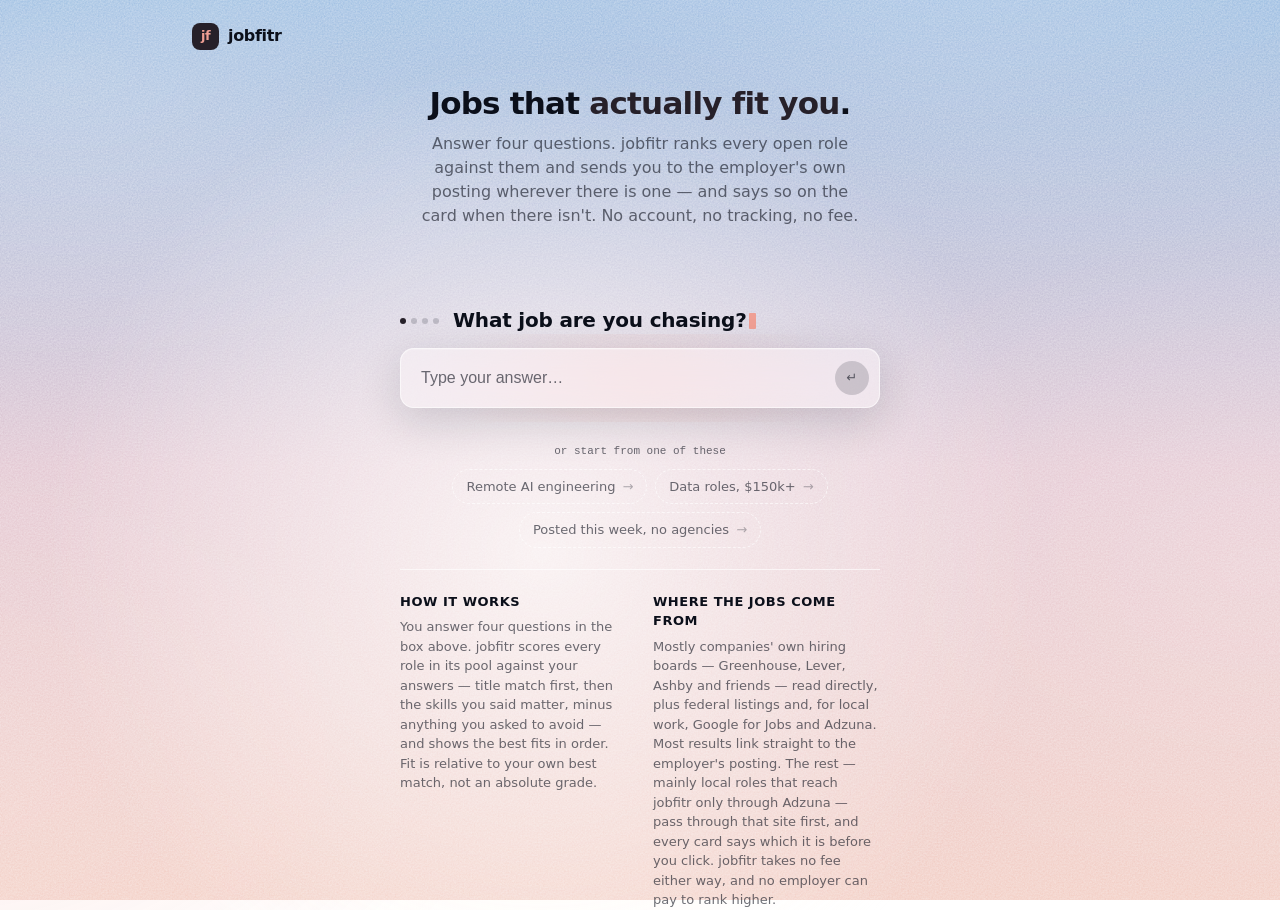
==== commit f727aed8: "Carry Adzuna on purpose, label the rest, and gate local search - REVERSES the shape of the link poli" ====
--- a/web/index.html
+++ b/web/index.html
@@ -6,7 +6,7 @@
     <title>jobfitr — jobs that actually fit you</title>
     <meta
       name="description"
-      content="Tell jobfitr what you're after and get a ranked list of jobs that fit you — with a direct link to apply."
+      content="Tell jobfitr what you're after and get a ranked list of jobs that fit you, with the employer's own link where there is one."
     />
     <link rel="icon" href="data:image/svg+xml,<svg xmlns='http://www.w3.org/2000/svg' viewBox='0 0 100 100'><rect width='100' height='100' rx='24' fill='%230e1424'/><text x='50' y='70' font-size='56' font-family='Helvetica,Arial,sans-serif' font-weight='700' letter-spacing='-3' text-anchor='middle' fill='%23e6b985'>jf</text></svg>" />
 
@@ -16,7 +16,7 @@
     <meta property="og:title" content="jobfitr — jobs that actually fit you" />
     <meta
       property="og:description"
-      content="Tell jobfitr what you're after and get a ranked list of jobs that fit you — with a direct link to apply."
+      content="Tell jobfitr what you're after and get a ranked list of jobs that fit you, with the employer's own link where there is one."
     />
     <meta property="og:url" content="https://jobfitr.app/" />
     <meta property="og:image" content="https://jobfitr.app/og.png" />
@@ -27,7 +27,7 @@
     <meta name="twitter:title" content="jobfitr — jobs that actually fit you" />
     <meta
       name="twitter:description"
-      content="Tell jobfitr what you're after and get a ranked list of jobs that fit you — with a direct link to apply."
+      content="Tell jobfitr what you're after and get a ranked list of jobs that fit you, with the employer's own link where there is one."
     />
     <meta name="twitter:image" content="https://jobfitr.app/og.png" />
     <link rel="stylesheet" href="style.css?v=75" />
@@ -78,10 +78,11 @@
           <!-- what a cold visitor reads in three seconds. Hidden the moment the
                conversation starts (chat.js), so it never competes with the answers. -->
           <div class="hero" id="hero">
-            <h1 class="hero-prop">Jobs that <em>actually fit you</em> — straight from the company.</h1>
+            <h1 class="hero-prop">Jobs that <em>actually fit you</em>.</h1>
             <p class="hero-sub">
-              Answer four questions. jobfitr ranks every open role against them and links you
-              direct to the employer's own posting. No account, no tracking, no recruiters.
+              Answer four questions. jobfitr ranks every open role against them and sends
+              you to the employer's own posting wherever there is one — and says so on the
+              card when there isn't. No account, no tracking, no fee.
             </p>
             <p class="proof" id="proof"></p>
           </div>
@@ -148,11 +149,12 @@
             <section id="sources">
               <h2>Where the jobs come from</h2>
               <p>
-                Companies' own hiring boards — Greenhouse, Lever, Ashby and friends — plus
-                federal and local listings that link to the employer directly. Every result
-                links straight to the employer's posting: jobfitr never sits between you and
-                the application, and never takes a fee for it. Postings that would bounce you
-                through an aggregator are left out rather than dressed up.
+                Mostly companies' own hiring boards — Greenhouse, Lever, Ashby and friends —
+                read directly, plus federal listings and, for local work, Google for Jobs and
+                Adzuna. Most results link straight to the employer's posting. The rest —
+                mainly local roles that reach jobfitr only through Adzuna — pass through that
+                site first, and every card says which it is before you click. jobfitr takes no
+                fee either way, and no employer can pay to rank higher.
               </p>
             </section>
           </div>
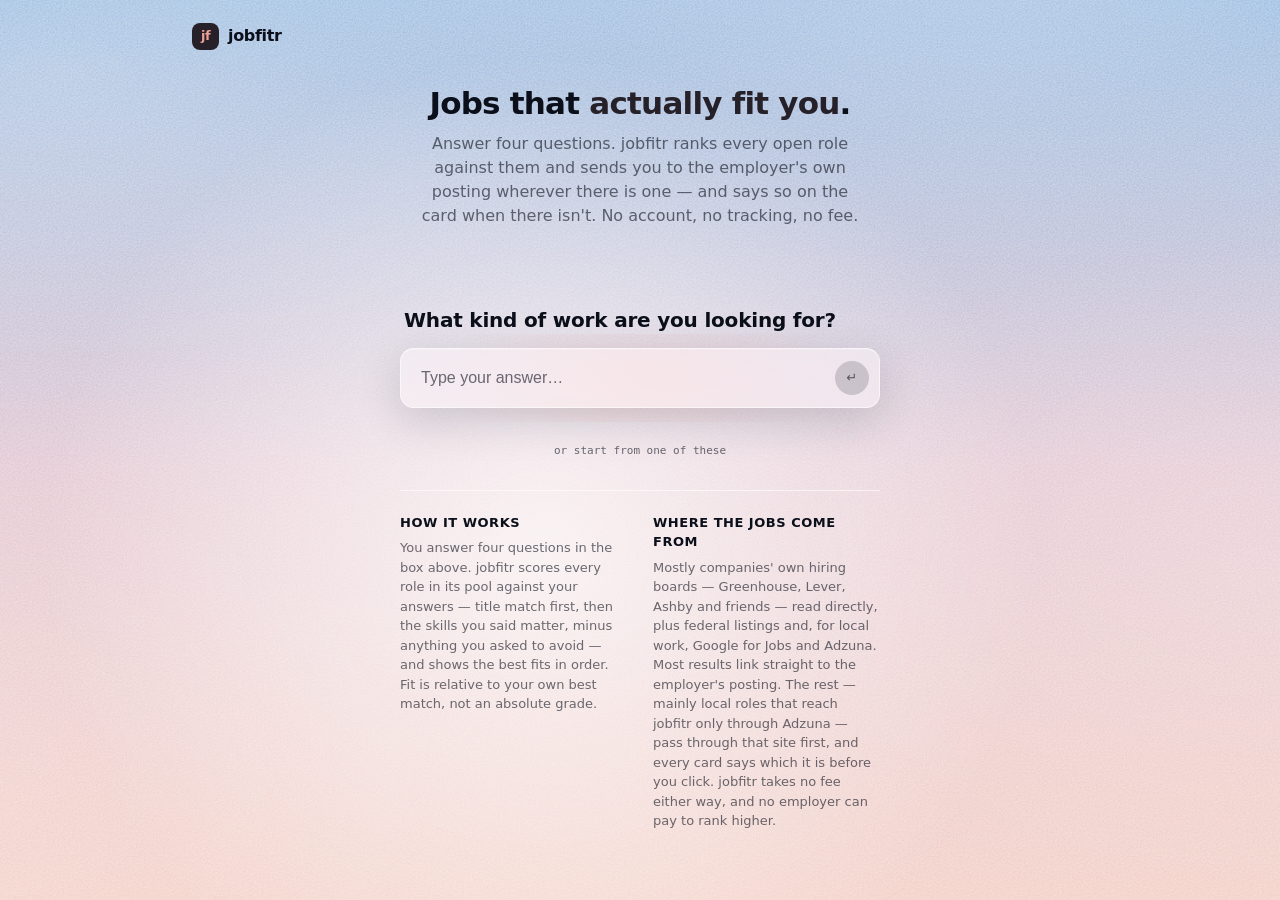
==== commit 373afccd: "Retire the config front end; the conversation delivers the jobs The config path is dead. The model i" ====
--- a/web/index.html
+++ b/web/index.html
@@ -338,7 +338,9 @@
     </template>
 
     <script src="atmosphere.js?v=51"></script>
-    <script src="app.js?v=56"></script>
-    <script src="chat.js?v=65"></script>
+    <!-- app.js (the /api/score board) is NOT loaded: the agent renders its five picks in
+         the conversation. Kept in the tree until the agent flow has run live for a while;
+         delete it and #results-view together, not one at a time. -->
+    <script src="chat.js?v=66"></script>
   </body>
 </html>
--- a/web/style.css
+++ b/web/style.css
@@ -817,3 +817,25 @@
   color: var(--warn, #b4462e);
   border-color: color-mix(in srgb, var(--warn, #b4462e) 40%, transparent);
 }
+
+/* ── the answer, rendered in the conversation ──────────────────────────────
+   The agent returns five jobs with reasons, not 200 scored rows, so these are
+   cards in the transcript rather than a board you switch to. */
+.echo-act { margin: .6rem 0 .2rem; font-size: .82rem; opacity: .62; }
+.echo-act ul { margin: 0; padding-left: 1.05rem; }
+.echo-act li { margin: .15rem 0; }
+.echo-act b { font-weight: 600; opacity: .85; }
+.act-n { opacity: .55; }
+.echo-picks { display: grid; gap: .85rem; margin: .9rem 0 1.1rem; }
+.pick { padding: 1rem 1.15rem; border-radius: 14px; }
+.pick-title { font-size: 1.02rem; font-weight: 650; text-decoration: none; line-height: 1.3; }
+.pick-title:hover { text-decoration: underline; }
+.pick-meta { display: flex; flex-wrap: wrap; gap: .55rem; margin: .35rem 0 .55rem;
+             font-size: .84rem; opacity: .72; }
+.pick-co { font-weight: 600; opacity: .9; }
+.pick-pay { font-variant-numeric: tabular-nums; }
+.pick-tag { text-transform: capitalize; opacity: .8; }
+.pick-why { margin: 0 0 .5rem; font-size: .92rem; line-height: 1.5; }
+.pick-caveat { margin: 0 0 .55rem; font-size: .85rem; opacity: .7; font-style: italic; }
+.pick-go { font-size: .85rem; font-weight: 600; text-decoration: none; }
+.pick-go:hover { text-decoration: underline; }
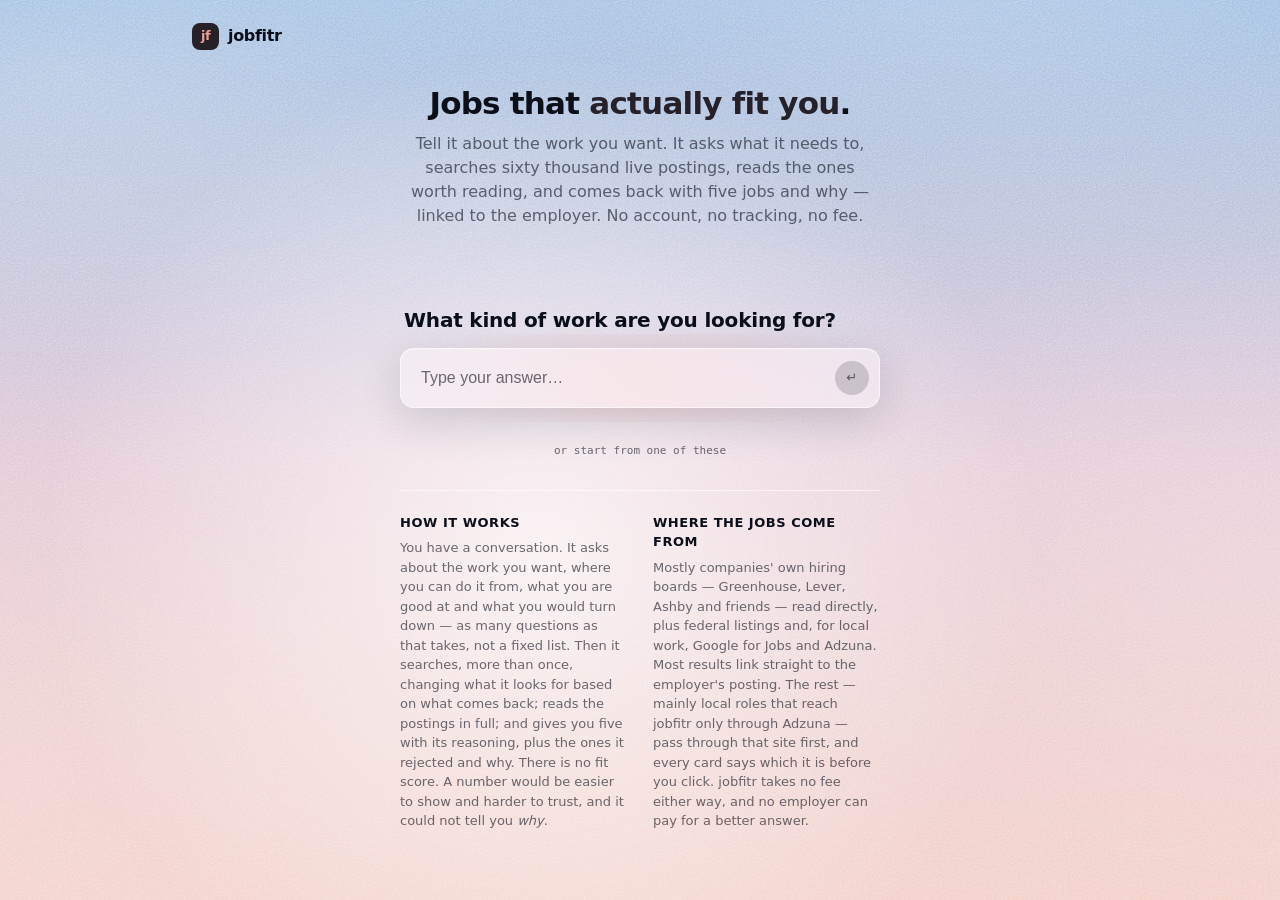
==== commit a8f39980: "Cut the scoreboard — the product no longer has a score ~3,000 lines, decided in SUBSYSTEMS.md and ex" ====
--- a/web/index.html
+++ b/web/index.html
@@ -6,7 +6,7 @@
     <title>jobfitr — jobs that actually fit you</title>
     <meta
       name="description"
-      content="Tell jobfitr what you're after and get a ranked list of jobs that fit you, with the employer's own link where there is one."
+      content="Talk to jobfitr about the work you want. It reads the postings and comes back with five jobs and why — each linked straight to the employer."
     />
     <link rel="icon" href="data:image/svg+xml,<svg xmlns='http://www.w3.org/2000/svg' viewBox='0 0 100 100'><rect width='100' height='100' rx='24' fill='%230e1424'/><text x='50' y='70' font-size='56' font-family='Helvetica,Arial,sans-serif' font-weight='700' letter-spacing='-3' text-anchor='middle' fill='%23e6b985'>jf</text></svg>" />
 
@@ -16,18 +16,18 @@
     <meta property="og:title" content="jobfitr — jobs that actually fit you" />
     <meta
       property="og:description"
-      content="Tell jobfitr what you're after and get a ranked list of jobs that fit you, with the employer's own link where there is one."
+      content="Talk to jobfitr about the work you want. It reads the postings and comes back with five jobs and why — each linked straight to the employer."
     />
     <meta property="og:url" content="https://jobfitr.app/" />
     <meta property="og:image" content="https://jobfitr.app/og.png" />
     <meta property="og:image:width" content="1200" />
     <meta property="og:image:height" content="630" />
-    <meta property="og:image:alt" content="jobfitr — ranked job cards scored by how well they fit you" />
+    <meta property="og:image:alt" content="jobfitr — a conversation that finds you five jobs worth applying to" />
     <meta name="twitter:card" content="summary_large_image" />
     <meta name="twitter:title" content="jobfitr — jobs that actually fit you" />
     <meta
       name="twitter:description"
-      content="Tell jobfitr what you're after and get a ranked list of jobs that fit you, with the employer's own link where there is one."
+      content="Talk to jobfitr about the work you want. It reads the postings and comes back with five jobs and why — each linked straight to the employer."
     />
     <meta name="twitter:image" content="https://jobfitr.app/og.png" />
     <link rel="stylesheet" href="style.css?v=75" />
@@ -80,9 +80,9 @@
           <div class="hero" id="hero">
             <h1 class="hero-prop">Jobs that <em>actually fit you</em>.</h1>
             <p class="hero-sub">
-              Answer four questions. jobfitr ranks every open role against them and sends
-              you to the employer's own posting wherever there is one — and says so on the
-              card when there isn't. No account, no tracking, no fee.
+              Tell it about the work you want. It asks what it needs to, searches sixty
+              thousand live postings, reads the ones worth reading, and comes back with
+              five jobs and why — linked to the employer. No account, no tracking, no fee.
             </p>
             <p class="proof" id="proof"></p>
           </div>
@@ -140,10 +140,13 @@
             <section id="how">
               <h2>How it works</h2>
               <p>
-                You answer four questions in the box above. jobfitr scores every role in its
-                pool against your answers — title match first, then the skills you said matter,
-                minus anything you asked to avoid — and shows the best fits in order. Fit is
-                relative to your own best match, not an absolute grade.
+                You have a conversation. It asks about the work you want, where you can do
+                it from, what you are good at and what you would turn down — as many
+                questions as that takes, not a fixed list. Then it searches, more than once,
+                changing what it looks for based on what comes back; reads the postings in
+                full; and gives you five with its reasoning, plus the ones it rejected and
+                why. There is no fit score. A number would be easier to show and harder to
+                trust, and it could not tell you <em>why</em>.
               </p>
             </section>
             <section id="sources">
@@ -154,156 +157,15 @@
                 Adzuna. Most results link straight to the employer's posting. The rest —
                 mainly local roles that reach jobfitr only through Adzuna — pass through that
                 site first, and every card says which it is before you click. jobfitr takes no
-                fee either way, and no employer can pay to rank higher.
+                fee either way, and no employer can pay for a better answer.
               </p>
             </section>
           </div>
         </div>
 
-      <!-- ── results: the board ───────────────────────────────────────────────── -->
-      <section id="results-view" class="results-view" hidden>
-        <!-- The criteria bar and the toolbar stick as ONE group: the criteria pills
-             wrap to a second line on narrow screens, so a hardcoded sticky offset for
-             the toolbar underneath would collide with them. -->
-        <div class="boardbar">
-        <!-- THE HANDOFF: the answered questions, collapsed into editable pills -->
-        <div class="criteria" id="criteria" hidden></div>
-
-        <div class="toolbar" id="toolbar">
-          <button type="button" class="tb-btn" id="filters-toggle" aria-expanded="false">
-            <span aria-hidden="true">☰</span> Filters
-          </button>
-          <label class="tb-sort">
-            <span class="sr-only">Sort</span>
-            <select id="sort" aria-label="Sort results">
-              <option value="fit">Best fit</option>
-              <option value="new">Newest</option>
-              <option value="salary">Highest salary</option>
-            </select>
-          </label>
-          <label class="tb-salary">
-            <span class="tb-salary-val" id="f-salary-val">$ any</span>
-            <input type="range" id="f-salary" min="0" max="200000" step="10000" value="0" aria-label="Minimum salary" />
-          </label>
-          <span class="spacer"></span>
-          <span class="result-summary" id="result-summary" aria-live="polite"></span>
-
-        </div>
-        </div>
-
-        <p class="notice" id="notice" hidden></p>
-        <div class="carousel" id="carousel"></div>
-
-        <!-- THE FOLD. The list's scrollbar is hidden, so the board has to say for
-             itself that it continues: the last card dissolves into the sky rather
-             than being guillotined by the window edge. Purely decorative — it fades
-             out the moment you reach the end. -->
-        <div class="fold" id="fold" aria-hidden="true"></div>
-
-        <div class="state glass" id="loading" hidden>
-          <span class="spinner" aria-hidden="true"></span> <span id="loading-text">Scoring the latest jobs…</span>
-        </div>
-        <div class="state glass" id="empty" hidden>
-          <p><strong>Nothing landed.</strong></p>
-          <p class="muted">Head back up to the chat and widen it — a broader title, or drop a filter.</p>
-        </div>
-        <div class="state glass state-error" id="error" hidden>
-          <p><strong>Couldn't reach the job service.</strong></p>
-          <p class="muted">The server may be starting up. Give it a moment and try again.</p>
-        </div>
-      </section>
-
-      <!-- ── the search form: the no-AI fallback ──────────────────────────────── -->
-      <section id="form-view" class="form-view" hidden aria-label="Search form">
-        <form id="search-form" class="search-form glass" novalidate>
-          <div class="form-head">
-            <h2>Set up your search</h2>
-            <p class="form-sub">Only the first line is needed — fill in the rest to sharpen the match.</p>
-          </div>
-
-          <div class="field">
-            <label for="q-titles">The job you want</label>
-            <small class="hint">Titles or the kind of work. Comma-separate a few.</small>
-            <input type="text" id="q-titles" name="titles" autocomplete="off" placeholder="product manager, program manager" />
-          </div>
-
-          <div class="field">
-            <label for="q-boosts">What should rank a job higher</label>
-            <small class="hint">Skills, tools, industry — add a city to float nearby roles up.</small>
-            <input type="text" id="q-boosts" name="boosts" autocomplete="off" placeholder="SaaS, roadmapping, Denver" />
-          </div>
-
-          <fieldset class="field field-split">
-            <legend>What to push down or hide</legend>
-            <div class="split">
-              <div>
-                <label for="q-exclude" class="sub">Hide entirely</label>
-                <input type="text" id="q-exclude" name="exclude" autocomplete="off" placeholder="intern, junior, contract" />
-              </div>
-              <div>
-                <label for="q-rankdown" class="sub">Just rank down</label>
-                <input type="text" id="q-rankdown" name="rank_down" autocomplete="off" placeholder="staffing, agency" />
-              </div>
-            </div>
-          </fieldset>
-
-          <fieldset class="field field-split">
-            <legend>Location &amp; freshness</legend>
-            <div class="split">
-              <div>
-                <label for="q-location" class="sub">Where</label>
-                <input type="text" id="q-location" name="location" autocomplete="off" placeholder="remote, anywhere, or a city" />
-              </div>
-              <div>
-                <label for="q-maxage" class="sub">Newer than</label>
-                <div class="with-suffix">
-                  <input type="number" id="q-maxage" name="max_age_days" min="1" max="365" placeholder="60" />
-                  <span class="suffix">days</span>
-                </div>
-              </div>
-            </div>
-          </fieldset>
-
-          <div class="field">
-            <span class="label" id="picky-label">How picky?</span>
-            <div class="segmented" role="radiogroup" aria-labelledby="picky-label">
-              <input type="radio" name="min_score" id="picky-plenty" value="plenty" />
-              <label for="picky-plenty">Show me plenty</label>
-              <input type="radio" name="min_score" id="picky-balanced" value="balanced" checked />
-              <label for="picky-balanced">Balanced</label>
-              <input type="radio" name="min_score" id="picky-strong" value="strong" />
-              <label for="picky-strong">Only the strong ones</label>
-            </div>
-          </div>
-
-          <div class="form-actions">
-            <button type="submit" class="btn btn-primary" id="submit-btn">Find my jobs</button>
-            <button type="button" class="btn btn-ghost" id="to-chat">← back to the assistant</button>
-          </div>
-        </form>
-      </section>
+
     </main>
 
-    <!-- ── the filter drawer (left edge) ────────────────────────────────────── -->
-    <aside class="drawer" id="filters" aria-label="Filters" hidden>
-      <div class="drawer-body glass">
-        <h2 class="drawer-head">Filters</h2>
-        <div class="fgroup">
-          <label class="flab" for="f-fit">Minimum score <span class="val" id="f-fit-val">any</span></label>
-          <!-- Four stops, not a 0-100 range. The score is absolute and clusters on the
-               title tiers, so each stop is a real statement about the match rather than
-               a slice of a gradient. "Show me only exact title matches" is a thing a
-               person wants; "show me 55%+" never was. -->
-          <input type="range" id="f-fit" min="0" max="3" step="1" value="0" />
-        </div>
-        <div class="facets" id="f-facets"></div>
-        <div class="fgroup">
-          <label class="fcheck"><input type="checkbox" id="f-agency" /> Hide staffing / agency</label>
-          <label class="fcheck"><input type="checkbox" id="f-seen" /> Hide roles I've seen</label>
-        </div>
-        <p class="fcount" id="f-count"></p>
-      </div>
-    </aside>
 
     <!-- ── the applied rail (right edge, persists in localStorage) ──────────── -->
     <!-- ── the gauge-card template ──────────────────────────────────────────── -->
@@ -338,9 +200,6 @@
     </template>
 
     <script src="atmosphere.js?v=51"></script>
-    <!-- app.js (the /api/score board) is NOT loaded: the agent renders its five picks in
-         the conversation. Kept in the tree until the agent flow has run live for a while;
-         delete it and #results-view together, not one at a time. -->
     <script src="chat.js?v=66"></script>
   </body>
 </html>
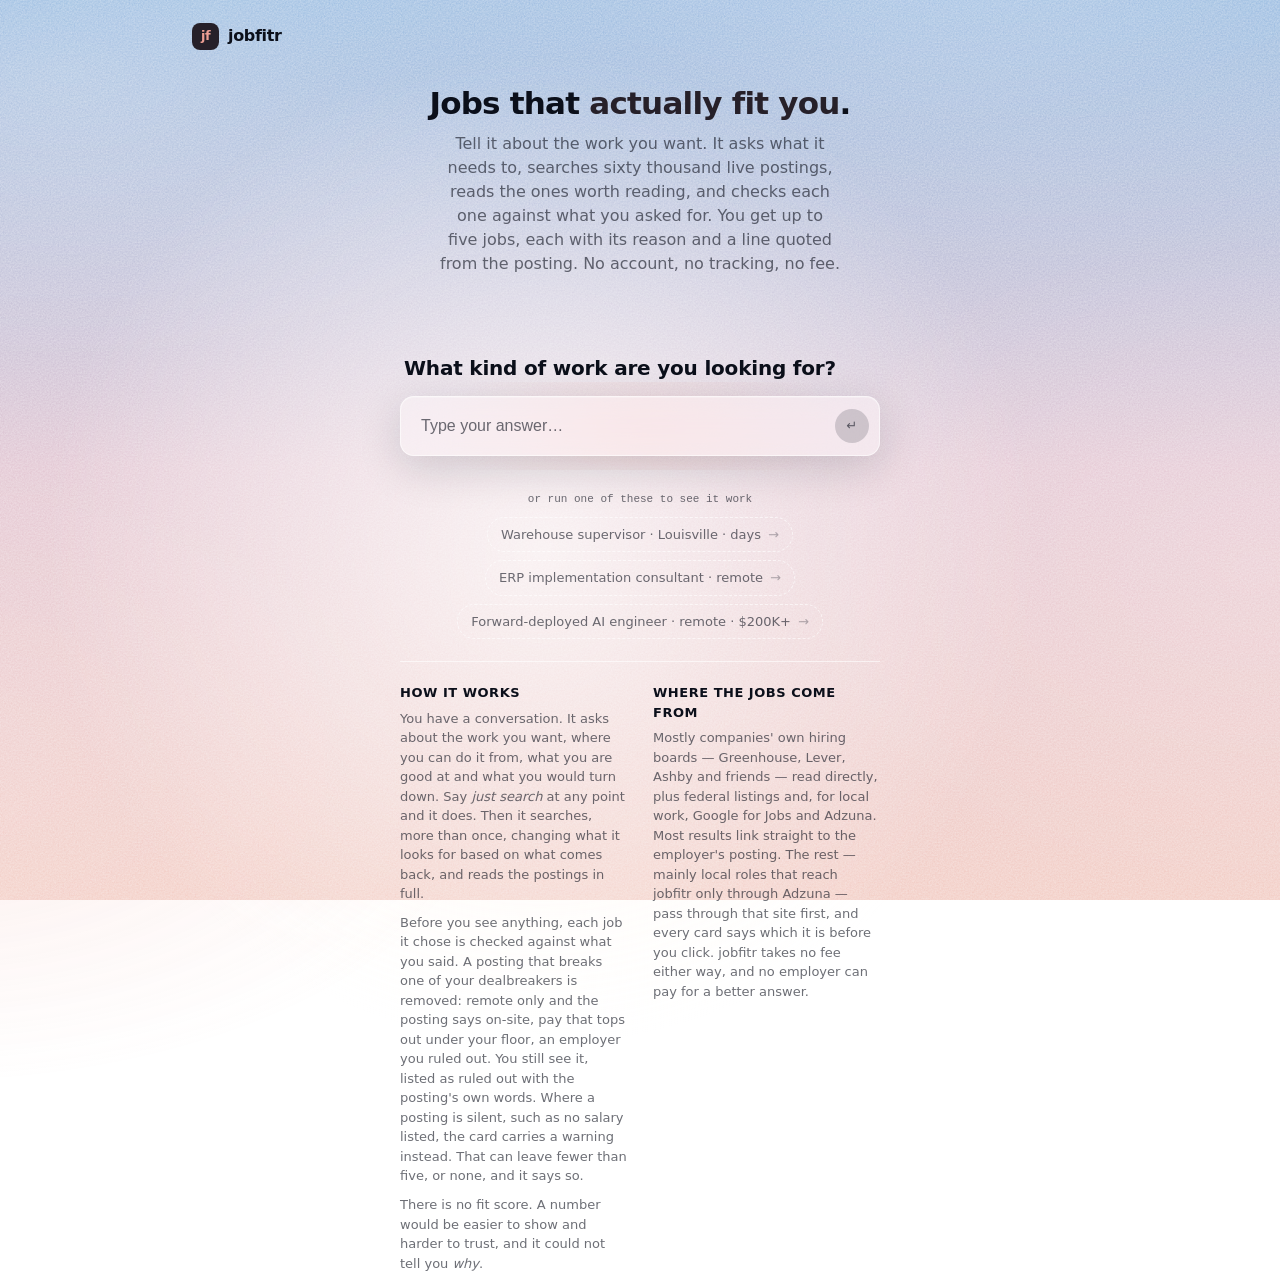
==== commit 8286b5cd: "Enforce what the person asked for in code, and hold the conversation on the server Four test runs on" ====
--- a/web/index.html
+++ b/web/index.html
@@ -6,7 +6,7 @@
     <title>jobfitr — jobs that actually fit you</title>
     <meta
       name="description"
-      content="Talk to jobfitr about the work you want. It reads the postings and comes back with five jobs and why — each linked straight to the employer."
+      content="Talk to jobfitr about the work you want. It reads the postings, checks each one against what you asked for, and comes back with up to five jobs and why."
     />
     <link rel="icon" href="data:image/svg+xml,<svg xmlns='http://www.w3.org/2000/svg' viewBox='0 0 100 100'><rect width='100' height='100' rx='24' fill='%230e1424'/><text x='50' y='70' font-size='56' font-family='Helvetica,Arial,sans-serif' font-weight='700' letter-spacing='-3' text-anchor='middle' fill='%23e6b985'>jf</text></svg>" />
 
@@ -16,7 +16,7 @@
     <meta property="og:title" content="jobfitr — jobs that actually fit you" />
     <meta
       property="og:description"
-      content="Talk to jobfitr about the work you want. It reads the postings and comes back with five jobs and why — each linked straight to the employer."
+      content="Talk to jobfitr about the work you want. It reads the postings, checks each one against what you asked for, and comes back with up to five jobs and why."
     />
     <meta property="og:url" content="https://jobfitr.app/" />
     <meta property="og:image" content="https://jobfitr.app/og.png" />
@@ -27,10 +27,10 @@
     <meta name="twitter:title" content="jobfitr — jobs that actually fit you" />
     <meta
       name="twitter:description"
-      content="Talk to jobfitr about the work you want. It reads the postings and comes back with five jobs and why — each linked straight to the employer."
+      content="Talk to jobfitr about the work you want. It reads the postings, checks each one against what you asked for, and comes back with up to five jobs and why."
     />
     <meta name="twitter:image" content="https://jobfitr.app/og.png" />
-    <link rel="stylesheet" href="style.css?v=75" />
+    <link rel="stylesheet" href="style.css?v=76" />
   </head>
   <body>
     <a class="skip-link" href="#stage">Skip to the app</a>
@@ -81,8 +81,9 @@
             <h1 class="hero-prop">Jobs that <em>actually fit you</em>.</h1>
             <p class="hero-sub">
               Tell it about the work you want. It asks what it needs to, searches sixty
-              thousand live postings, reads the ones worth reading, and comes back with
-              five jobs and why — linked to the employer. No account, no tracking, no fee.
+              thousand live postings, reads the ones worth reading, and checks each one
+              against what you asked for. You get up to five jobs, each with its reason
+              and a line quoted from the posting. No account, no tracking, no fee.
             </p>
             <p class="proof" id="proof"></p>
           </div>
@@ -101,7 +102,7 @@
                from the question being asked. Transcript, current question and input are
                one continuous block, because that is what a conversation is. -->
           <div class="transcript">
-            <div class="echo" id="echo" aria-hidden="true"></div>
+            <div class="echo" id="echo" role="log" aria-label="The conversation so far"></div>
           </div>
           <div class="sayrow">
             <span class="steps" id="steps" aria-hidden="true"></span>
@@ -133,7 +134,7 @@
         <!-- seeded starters: a bare input tells a first-time visitor nothing about
              what the assistant can do. These run a real search on one click. -->
         <div class="doorextra" id="doorextra">
-          <p class="starters-lab">or start from one of these</p>
+          <p class="starters-lab">or run one of these to see it work</p>
           <div class="starters" id="starters"></div>
 
           <div class="doornotes">
@@ -141,11 +142,22 @@
               <h2>How it works</h2>
               <p>
                 You have a conversation. It asks about the work you want, where you can do
-                it from, what you are good at and what you would turn down — as many
-                questions as that takes, not a fixed list. Then it searches, more than once,
-                changing what it looks for based on what comes back; reads the postings in
-                full; and gives you five with its reasoning, plus the ones it rejected and
-                why. There is no fit score. A number would be easier to show and harder to
+                it from, what you are good at and what you would turn down. Say
+                <em>just search</em> at any point and it does. Then it searches, more than
+                once, changing what it looks for based on what comes back, and reads the
+                postings in full.
+              </p>
+              <p>
+                Before you see anything, each job it chose is checked against what you
+                said. A posting that breaks one of your dealbreakers is removed: remote
+                only and the posting says on-site, pay that tops out under your floor, an
+                employer you ruled out. You still see it, listed as ruled out with the
+                posting's own words. Where a posting is silent, such as no salary listed,
+                the card carries a warning instead. That can leave fewer than five, or
+                none, and it says so.
+              </p>
+              <p>
+                There is no fit score. A number would be easier to show and harder to
                 trust, and it could not tell you <em>why</em>.
               </p>
             </section>
@@ -200,6 +212,6 @@
     </template>
 
     <script src="atmosphere.js?v=51"></script>
-    <script src="chat.js?v=66"></script>
+    <script src="chat.js?v=67"></script>
   </body>
 </html>
--- a/web/style.css
+++ b/web/style.css
@@ -836,6 +836,113 @@
 .pick-pay { font-variant-numeric: tabular-nums; }
 .pick-tag { text-transform: capitalize; opacity: .8; }
 .pick-why { margin: 0 0 .5rem; font-size: .92rem; line-height: 1.5; }
-.pick-caveat { margin: 0 0 .55rem; font-size: .85rem; opacity: .7; font-style: italic; }
 .pick-go { font-size: .85rem; font-weight: 600; text-decoration: none; }
 .pick-go:hover { text-decoration: underline; }
+
+/* Links inside the answer. They had no colour rule at all, so every card title rendered
+   in the browser's default blue (rgb(0,0,238)) over the sky. Ink, with the accent as the
+   underline, so a link reads as part of the page and still reads as a link. */
+.echo a { color: var(--ink); text-decoration: underline; text-decoration-color: color-mix(in srgb, var(--accent) 80%, var(--ink)); text-decoration-thickness: 1.5px; text-underline-offset: 3px; }
+.echo a:hover { text-decoration-color: var(--ink); }
+.echo a:focus-visible { outline: 2px solid var(--ink); outline-offset: 2px; border-radius: 3px; }
+.echo a.pick-title { text-decoration: none; }
+.echo a.pick-title:hover { text-decoration: underline; }
+
+/* The card body is read, not scanned: the system face, not the transcript's mono. */
+.pick, .ruled, .none-fit { font-family: system-ui, -apple-system, "Segoe UI", Roboto, sans-serif; color: var(--ink); }
+.pick-age { opacity: .85; }
+
+/* The quote: the employer's words, found in the posting by the server. Set apart so it
+   cannot be mistaken for the model's. */
+.pick-quote { margin: 0 0 .6rem; padding: .1rem 0 .1rem .8rem; border-left: 2px solid color-mix(in srgb, var(--accent) 85%, var(--ink)); font-size: .88rem; line-height: 1.5; opacity: .88; }
+.pick-quote-lab { display: block; font-family: var(--mono); font-size: var(--t-micro); letter-spacing: .04em; text-transform: uppercase; opacity: .65; margin-bottom: .15rem; }
+
+/* Warnings: what to know before clicking. Not italic grey, which is how the old caveat
+   was styled and why nobody read it. */
+.pick-warn { list-style: none; margin: 0 0 .65rem; padding: .5rem .7rem; border-radius: 9px; font-size: .86rem; line-height: 1.45; background: color-mix(in srgb, #b4462e 9%, transparent); border: 1px solid color-mix(in srgb, #b4462e 30%, transparent); }
+.pick-warn li { margin: .12rem 0; padding-left: 1.05rem; position: relative; }
+.pick-warn li::before { content: "!"; position: absolute; left: 0; font-weight: 700; color: #b4462e; }
+
+/* The ruled-out list, promised on the front page since August and rendered nowhere. */
+.ruled { margin: .4rem 0 1.1rem; }
+.ruled h3 { font-family: var(--mono); font-size: var(--t-micro); font-weight: 700; letter-spacing: .05em; text-transform: uppercase; opacity: .7; margin-bottom: .45rem; }
+.ruled ul { list-style: none; margin: 0; padding: 0; display: grid; gap: .55rem; }
+.ruled li { font-size: .88rem; line-height: 1.45; padding-left: .8rem; border-left: 2px solid var(--card-brd); }
+.ruled-co { opacity: .7; margin-left: .35rem; }
+.ruled-by { font-family: var(--mono); font-size: 10.5px; margin-left: .4rem; padding: 1px 6px; border-radius: 100px; border: 1px solid color-mix(in srgb, #b4462e 40%, transparent); color: color-mix(in srgb, #b4462e 80%, var(--ink)); white-space: nowrap; }
+.ruled-why, .ruled-quote { display: block; }
+.ruled-quote { opacity: .7; font-size: .84rem; }
+.none-fit { margin: .8rem 0; font-size: .95rem; font-weight: 600; }
+
+/* The receipt: what the answer cost to produce, stated on purpose. */
+.receipt { margin: .2rem 0 1rem; font-size: var(--t-micro); opacity: .7; }
+.receipt-lab { text-transform: uppercase; letter-spacing: .05em; font-weight: 700; margin-right: .4rem; }
+
+/* The working line, on screen the moment a message is sent. */
+.chat-say.working { font-weight: 500; opacity: .8; }
+.chat-say .dots::after { content: "…"; display: inline-block; animation: dots 1.2s steps(4, end) infinite; clip-path: inset(0 100% 0 0); }
+@keyframes dots { to { clip-path: inset(0 -10% 0 0); } }
+.chat-say .work-s { font-family: var(--mono); font-size: var(--t-micro); opacity: .7; }
+@media (prefers-reduced-motion: reduce) { .chat-say .dots::after { animation: none; clip-path: none; } }
+
+/* The reply, as paragraphs and list items rather than one block. Spans, because the
+   reply lives in a <p> and block elements cannot nest in one. */
+.say-p, .say-li { display: block; }
+.say-p + .say-p, .say-li + .say-p, .say-p + .say-li { margin-top: .55em; }
+.say-li { padding-left: 1.1em; position: relative; }
+.say-li::before { content: "–"; position: absolute; left: 0; opacity: .6; }
+.say-h { font-weight: 700; }
+
+/* Once the conversation is long enough to scroll, the transcript passed straight under
+   the sticky masthead and the logo sat on top of the text. A full-width blur behind the
+   masthead, fading out at its lower edge, so text dissolves as it passes under. A solid
+   band was tried first and showed as a flat stripe across a sky that is a gradient. */
+body.talking .site-header::before {
+  content: ""; position: fixed; top: 0; left: 0; right: 0; height: calc(var(--masthead) + 10px);
+  z-index: -1; pointer-events: none;
+  -webkit-backdrop-filter: blur(16px); backdrop-filter: blur(16px);
+  -webkit-mask-image: linear-gradient(#000 70%, transparent); mask-image: linear-gradient(#000 70%, transparent);
+}
+/* the explainer's paragraphs */
+.doornotes p + p { margin-top: .7em; }
+
+/* ── the live activity list ────────────────────────────────────────────────
+   Steps arrive one at a time now, mid-turn, instead of all at once when the
+   turn ends. The search TERMS are shown alongside the model's own `why`,
+   because watching it pivot to "1st Shift Supervisor" after someone says they
+   want off nights is the moment the reasoning becomes visible; `why` alone
+   tells you that it searched, not what it understood. */
+.act-terms { display: inline-block; margin: .18rem 0 .1rem; opacity: .75; }
+.act-terms code {
+  font-family: ui-monospace, SFMono-Regular, Menlo, monospace;
+  font-size: .74rem; padding: .06rem .3rem; margin-right: .22rem;
+  border-radius: .28rem; background: rgba(127, 127, 127, .14);
+}
+.echo-act li { animation: act-in .28s ease-out both; }
+@keyframes act-in {
+  from { opacity: 0; transform: translateY(.22rem); }
+  to   { opacity: 1; transform: none; }
+}
+@media (prefers-reduced-motion: reduce) { .echo-act li { animation: none; } }
+
+/* ── long text must never widen the page ──────────────────────────────────
+   A model reply that named its picks in prose carried hundred-character
+   tracking urls, and an unbroken url is one long "word": it set the width of
+   the whole document and the body scrolled sideways. Seen 2026-08-20 in a
+   browser, invisible to every test. The prompt no longer asks for that prose,
+   but the layout must not DEPEND on the model behaving — this is the backstop. */
+.chat-say, .echo-q, .echo-a, .pick-why, .pick-quote, .pick-warn, .ruled li, .receipt {
+  overflow-wrap: anywhere;
+  word-break: break-word;
+}
+/* The question/answer echo had no rules at all — unstyled since 373afcc, which is
+   why the two read as one undifferentiated block of text on screen. */
+.echo-q { opacity: .55; margin: .5rem 0 .1rem; }
+.echo-a { opacity: .85; margin: 0 0 .3rem; }
+
+/* Cap the reply's line length once the board is showing, where the container is wider
+   than the card column and a long answer visibly stepped outside the layout.
+   NOT auto margins: `.sayrow` is a flex row, so auto margins CENTRE the text and the
+   opening question stops being left-aligned with the input under it. Caught in a browser
+   after introducing it — the kind of thing only looking at the page shows. */
+body.board .chat-say { max-width: 62ch; }
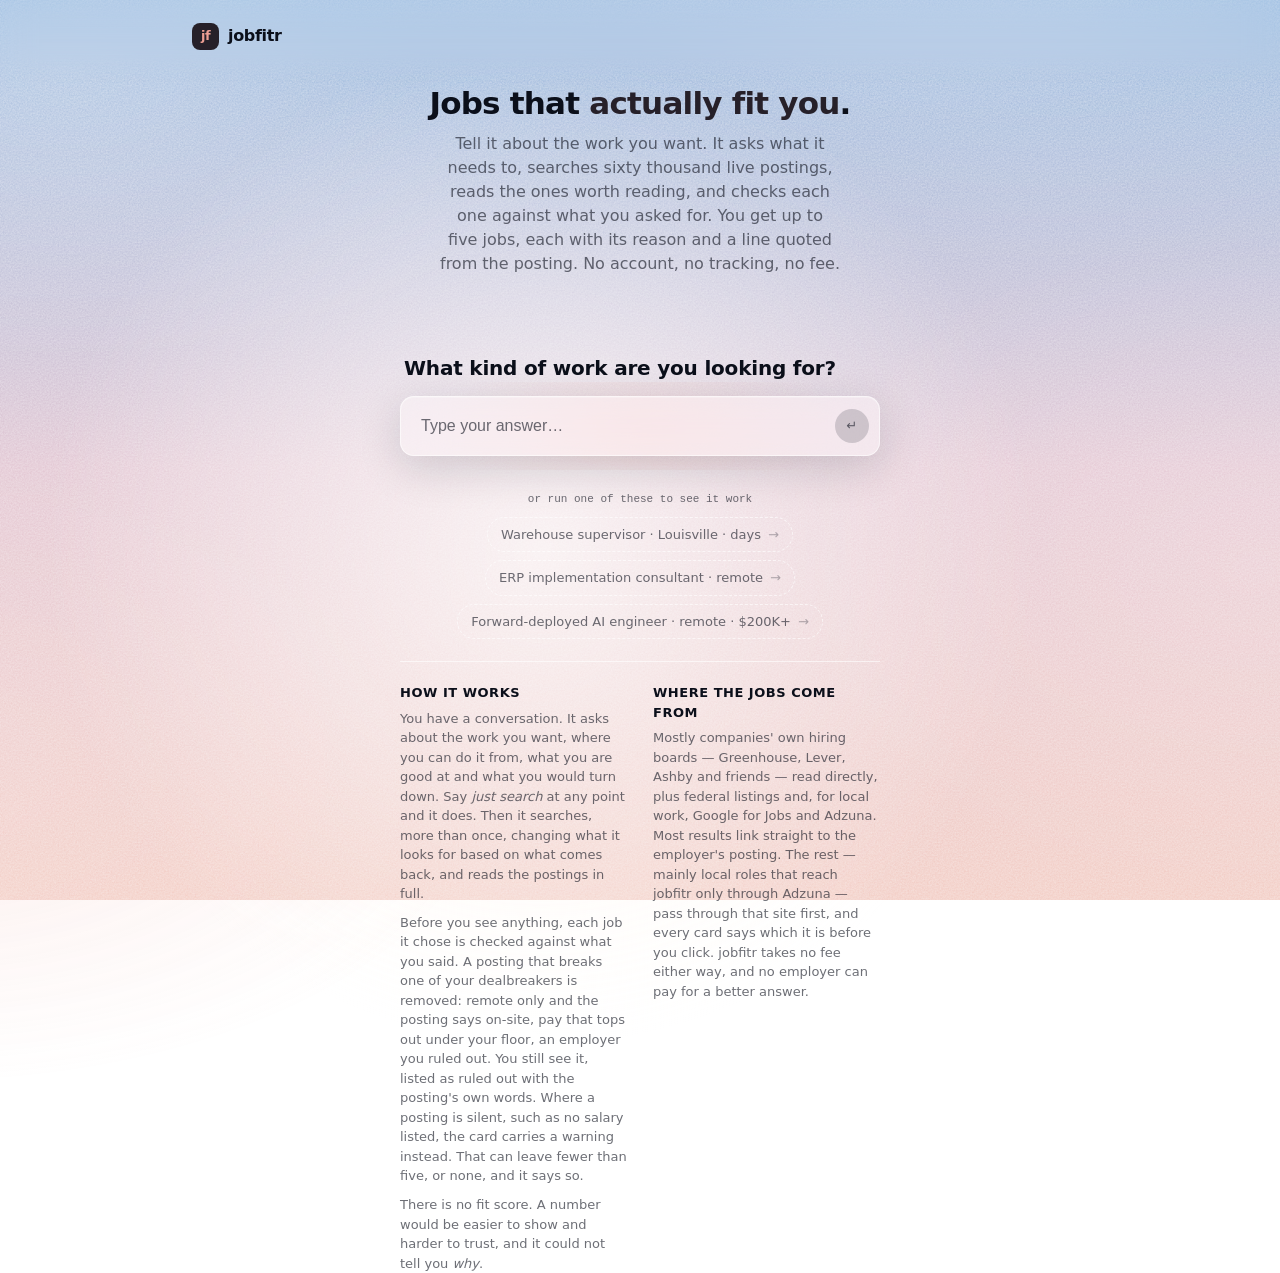
==== commit 604853fe: "Set a long closing note at body size A question is one line and reads well large. The closing note i" ====
--- a/web/index.html
+++ b/web/index.html
@@ -30,7 +30,7 @@
       content="Talk to jobfitr about the work you want. It reads the postings, checks each one against what you asked for, and comes back with up to five jobs and why."
     />
     <meta name="twitter:image" content="https://jobfitr.app/og.png" />
-    <link rel="stylesheet" href="style.css?v=76" />
+    <link rel="stylesheet" href="style.css?v=77" />
   </head>
   <body>
     <a class="skip-link" href="#stage">Skip to the app</a>
@@ -212,6 +212,6 @@
     </template>
 
     <script src="atmosphere.js?v=51"></script>
-    <script src="chat.js?v=67"></script>
+    <script src="chat.js?v=68"></script>
   </body>
 </html>
--- a/web/style.css
+++ b/web/style.css
@@ -878,6 +878,7 @@
 .receipt { margin: .2rem 0 1rem; font-size: var(--t-micro); opacity: .7; }
 .receipt-lab { text-transform: uppercase; letter-spacing: .05em; font-weight: 700; margin-right: .4rem; }
 
+.chat-say.long { font-size: var(--t-body); font-weight: 480; line-height: 1.55; text-wrap: pretty; }
 /* The working line, on screen the moment a message is sent. */
 .chat-say.working { font-weight: 500; opacity: .8; }
 .chat-say .dots::after { content: "…"; display: inline-block; animation: dots 1.2s steps(4, end) infinite; clip-path: inset(0 100% 0 0); }
@@ -897,7 +898,7 @@
    the sticky masthead and the logo sat on top of the text. A full-width blur behind the
    masthead, fading out at its lower edge, so text dissolves as it passes under. A solid
    band was tried first and showed as a flat stripe across a sky that is a gradient. */
-body.talking .site-header::before {
+.site-header::before {
   content: ""; position: fixed; top: 0; left: 0; right: 0; height: calc(var(--masthead) + 10px);
   z-index: -1; pointer-events: none;
   -webkit-backdrop-filter: blur(16px); backdrop-filter: blur(16px);
